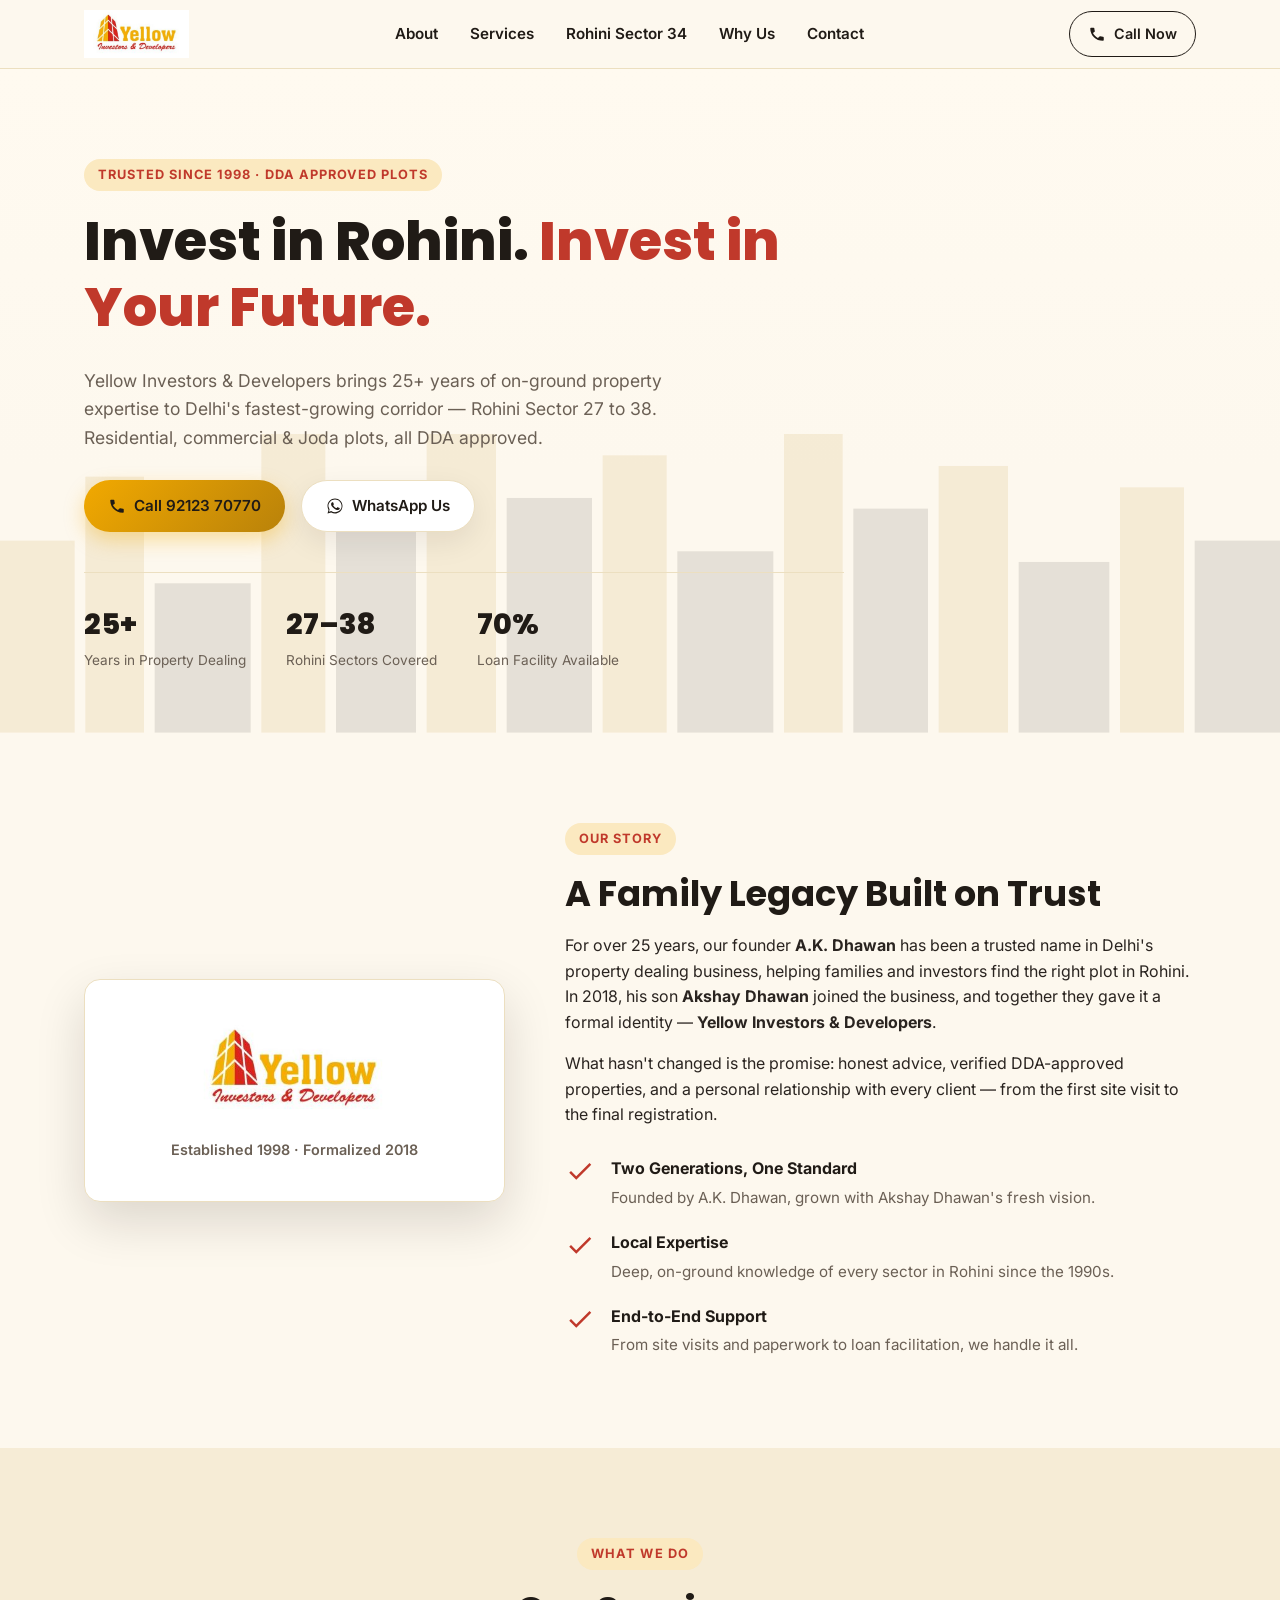
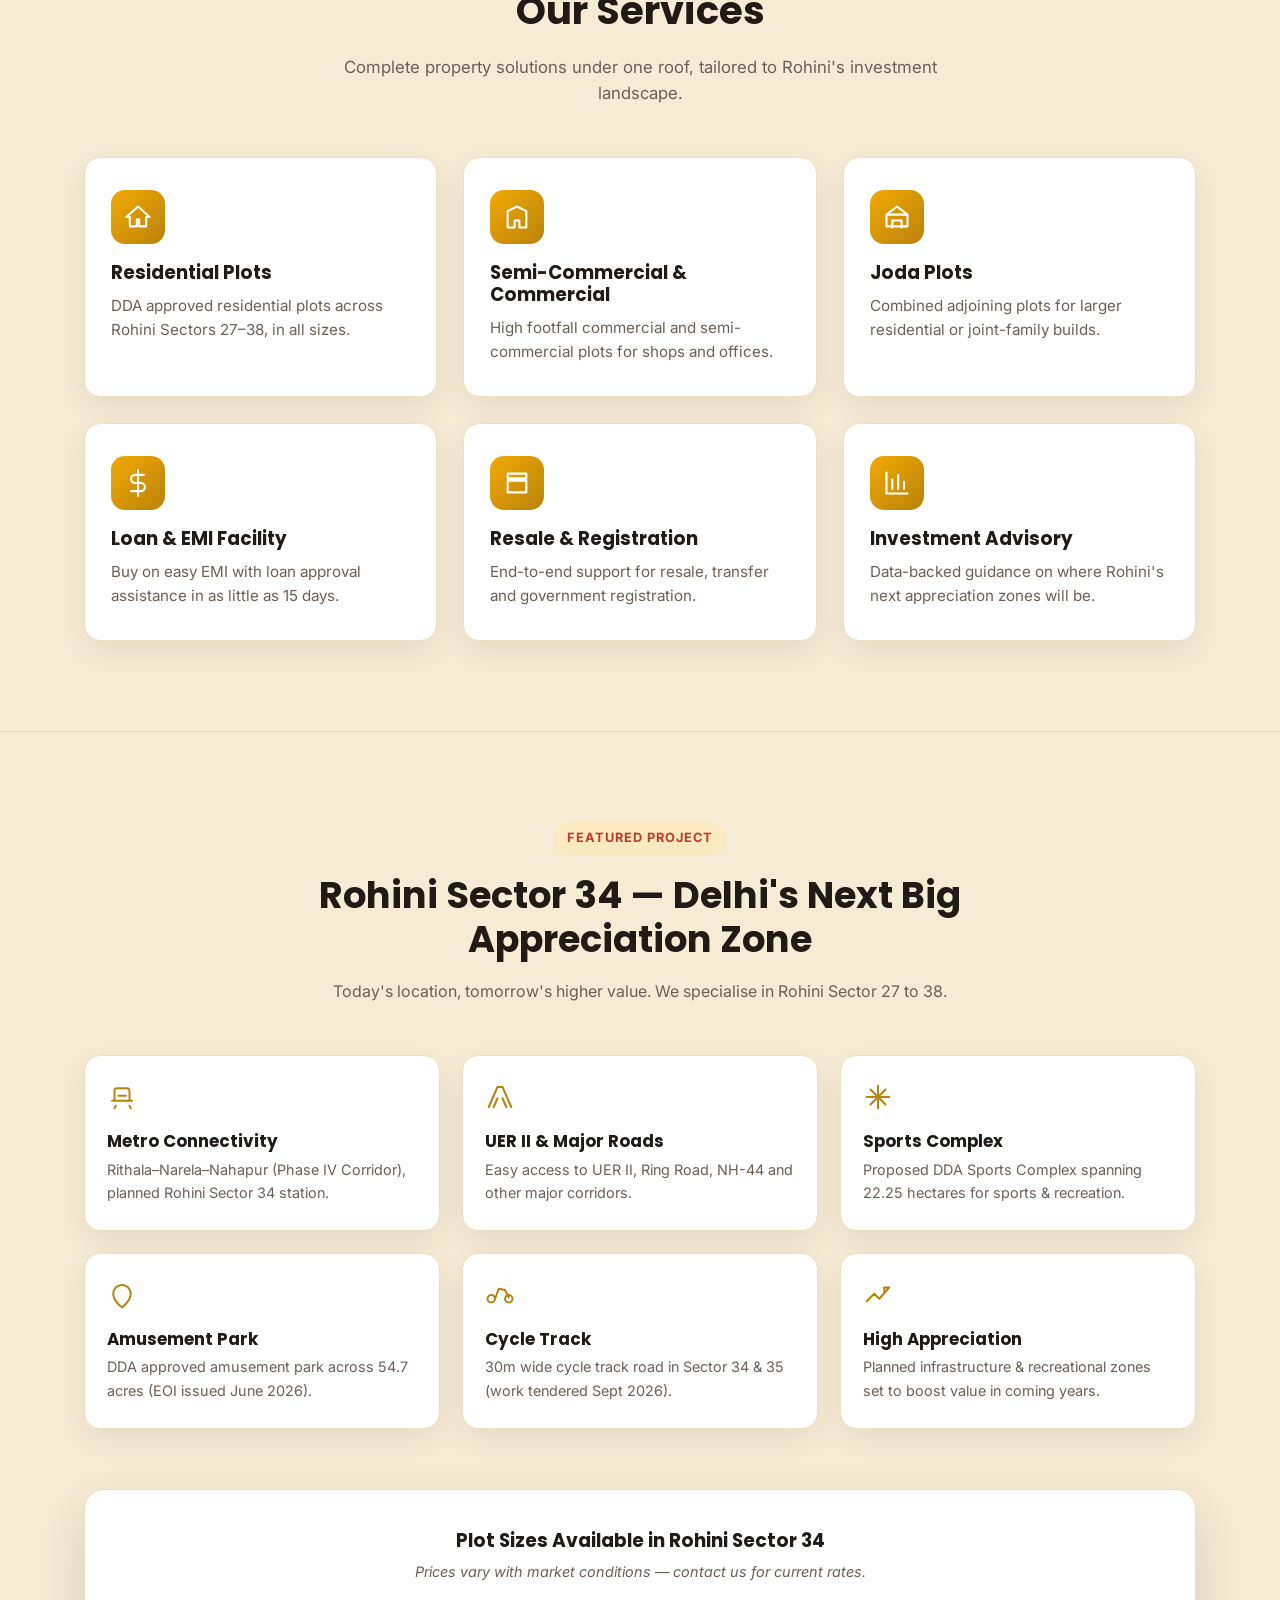
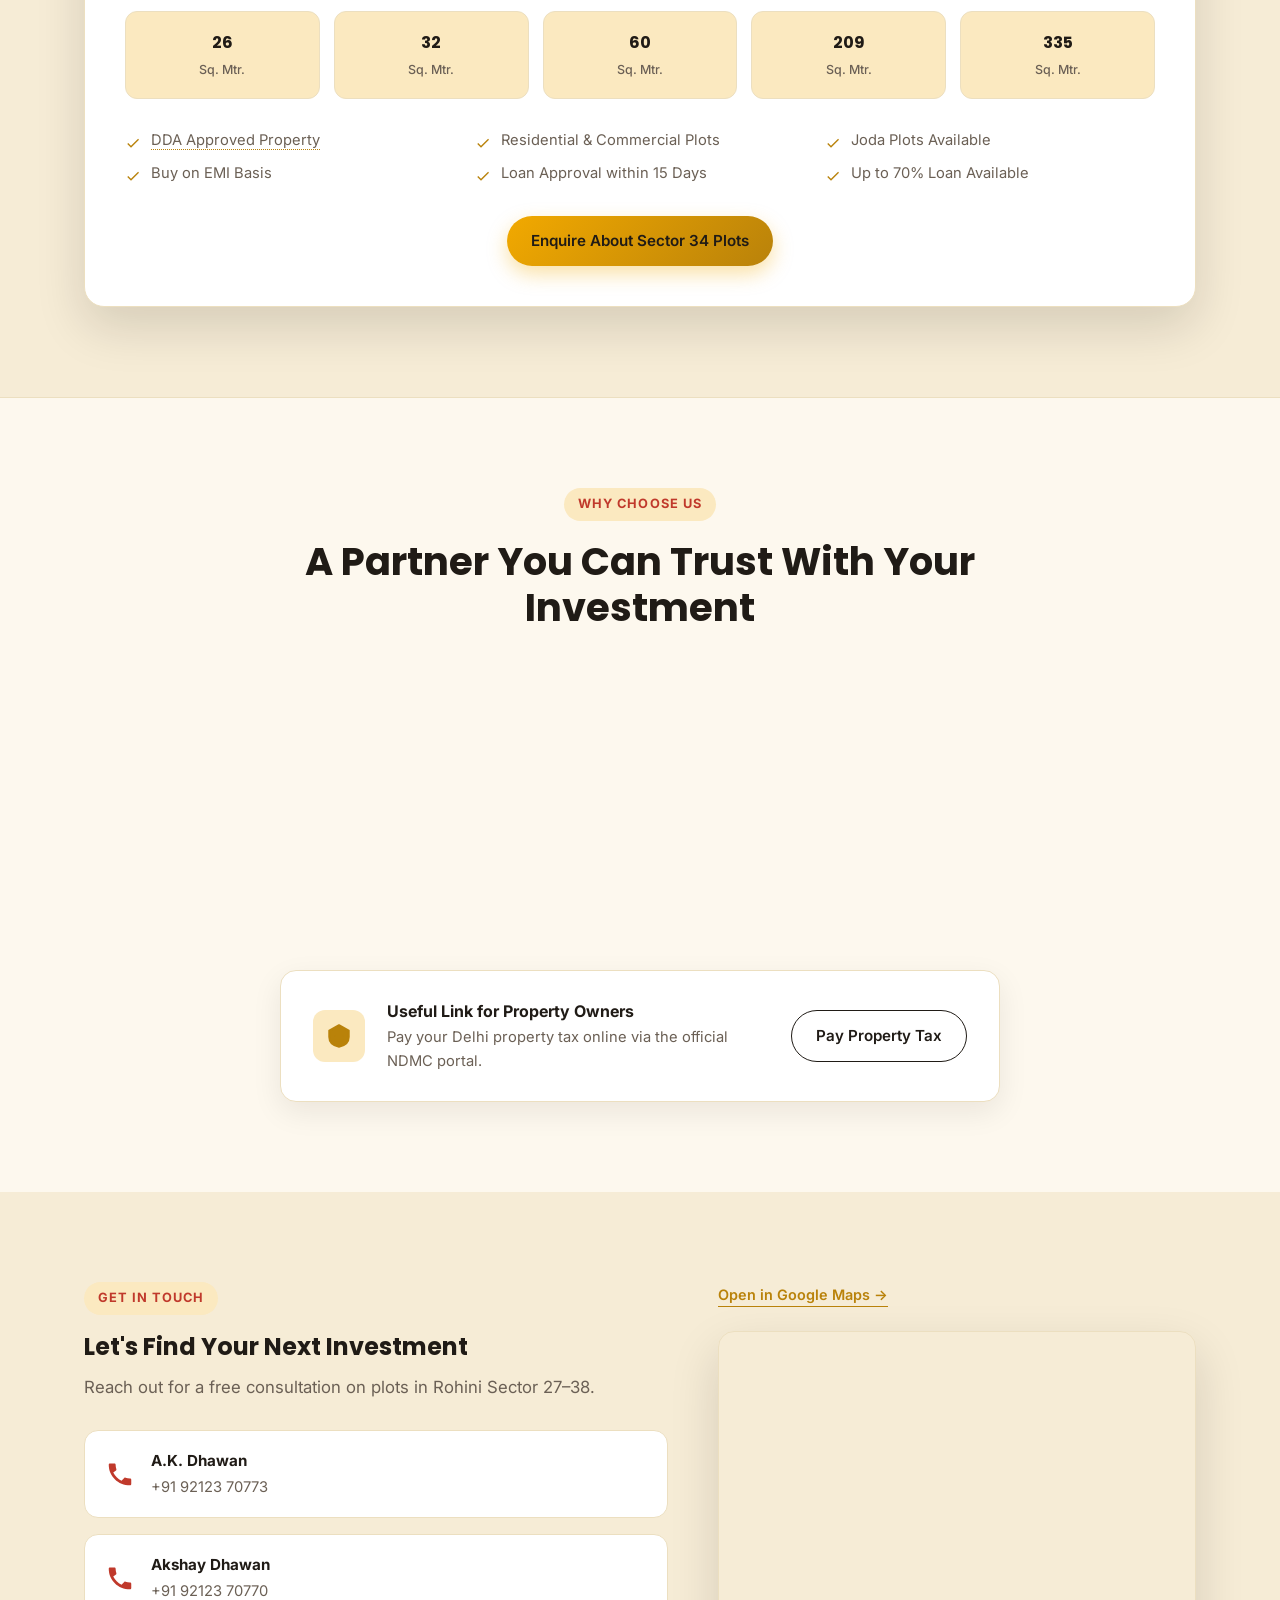
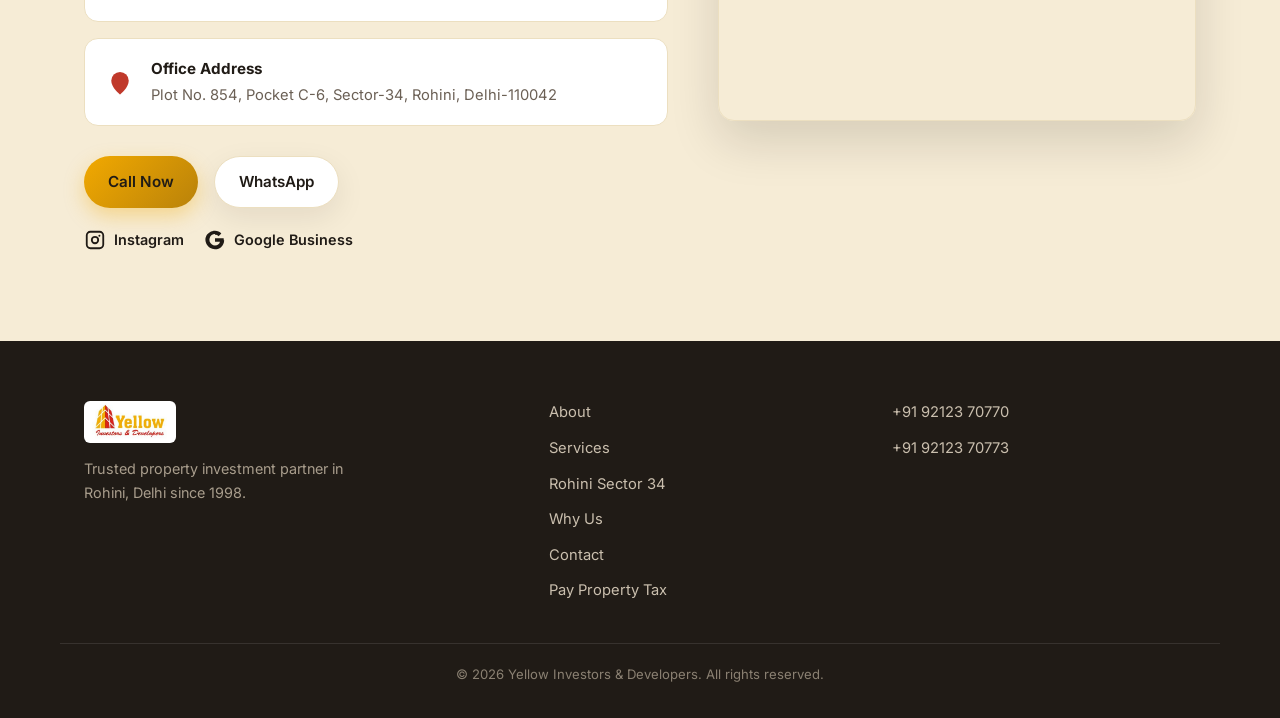
==== index.html @ 3150c242 "initial draft" ====
<!DOCTYPE html>
<html lang="en">
<head>
<meta charset="UTF-8">
<meta name="viewport" content="width=device-width, initial-scale=1.0">
<title>Yellow Investors &amp; Developers | DDA Plots in Rohini, Delhi</title>
<meta name="description" content="Yellow Investors &amp; Developers - 25+ years of trusted property dealing in Rohini, Delhi. Specialists in DDA approved plots, Sector 27 to 38, Rohini.">
<link rel="icon" href="assets/images/logo.jpg" type="image/jpeg">
<link rel="preconnect" href="https://fonts.googleapis.com">
<link rel="preconnect" href="https://fonts.gstatic.com" crossorigin>
<link href="https://fonts.googleapis.com/css2?family=Poppins:wght@500;600;700;800&family=Inter:wght@400;500;600&display=swap" rel="stylesheet">
<link rel="stylesheet" href="css/style.css">
</head>
<body>

<a class="skip-link" href="#main">Skip to content</a>

<header class="site-header" id="site-header">
  <div class="container header-inner">
    <a href="#top" class="brand">
      <img src="assets/images/logo.jpg" alt="Yellow Investors & Developers logo" class="brand-logo">
    </a>

    <nav class="nav" id="nav">
      <ul class="nav-list">
        <li><a href="#about" class="nav-link">About</a></li>
        <li><a href="#services" class="nav-link">Services</a></li>
        <li><a href="#rohini-34" class="nav-link">Rohini Sector 34</a></li>
        <li><a href="#why-us" class="nav-link">Why Us</a></li>
        <li><a href="#contact" class="nav-link">Contact</a></li>
      </ul>
    </nav>

    <div class="header-actions">
      <a href="tel:+919212370770" class="btn btn-ghost header-call">
        <svg viewBox="0 0 24 24" class="icon"><path d="M6.6 10.8c1.4 2.8 3.8 5.1 6.6 6.6l2.2-2.2c.3-.3.7-.4 1-.2 1.1.4 2.3.6 3.6.6.6 0 1 .4 1 1V20c0 .6-.4 1-1 1C10.4 21 3 13.6 3 4.5c0-.6.4-1 1-1h3.5c.6 0 1 .4 1 1 0 1.2.2 2.4.6 3.6.1.4 0 .8-.3 1L6.6 10.8Z"/></svg>
        <span>Call Now</span>
      </a>
      <button class="menu-toggle" id="menu-toggle" aria-label="Toggle navigation menu" aria-expanded="false" aria-controls="nav">
        <span></span><span></span><span></span>
      </button>
    </div>
  </div>
</header>

<main id="main">

  <!-- HERO -->
  <section class="hero" id="top">
    <div class="hero-bg" aria-hidden="true">
      <svg class="skyline" viewBox="0 0 1200 400" preserveAspectRatio="xMidYMax slice">
        <rect x="0" y="220" width="70" height="180" fill="#b9820a"/>
        <rect x="80" y="160" width="55" height="240" fill="#b9820a"/>
        <rect x="145" y="260" width="90" height="140" fill="#201b16"/>
        <rect x="245" y="120" width="60" height="280" fill="#b9820a"/>
        <rect x="315" y="200" width="75" height="200" fill="#201b16"/>
        <rect x="400" y="90" width="65" height="310" fill="#b9820a"/>
        <rect x="475" y="180" width="80" height="220" fill="#201b16"/>
        <rect x="565" y="140" width="60" height="260" fill="#b9820a"/>
        <rect x="635" y="230" width="90" height="170" fill="#201b16"/>
        <rect x="735" y="100" width="55" height="300" fill="#b9820a"/>
        <rect x="800" y="190" width="70" height="210" fill="#201b16"/>
        <rect x="880" y="150" width="65" height="250" fill="#b9820a"/>
        <rect x="955" y="240" width="85" height="160" fill="#201b16"/>
        <rect x="1050" y="170" width="60" height="230" fill="#b9820a"/>
        <rect x="1120" y="220" width="80" height="180" fill="#201b16"/>
      </svg>
    </div>
    <div class="container hero-inner">
      <div class="hero-content">
        <p class="eyebrow">Trusted Since 1998 &middot; DDA Approved Plots</p>
        <h1>Invest in Rohini. <span>Invest in Your Future.</span></h1>
        <p class="hero-sub">Yellow Investors &amp; Developers brings 25+ years of on-ground property expertise to Delhi's fastest-growing corridor &mdash; Rohini Sector 27 to 38. Residential, commercial &amp; Joda plots, all DDA approved.</p>
        <div class="hero-cta">
          <a href="tel:+919212370770" class="btn btn-primary">
            <svg viewBox="0 0 24 24" class="icon"><path d="M6.6 10.8c1.4 2.8 3.8 5.1 6.6 6.6l2.2-2.2c.3-.3.7-.4 1-.2 1.1.4 2.3.6 3.6.6.6 0 1 .4 1 1V20c0 .6-.4 1-1 1C10.4 21 3 13.6 3 4.5c0-.6.4-1 1-1h3.5c.6 0 1 .4 1 1 0 1.2.2 2.4.6 3.6.1.4 0 .8-.3 1L6.6 10.8Z"/></svg>
            Call 92123 70770
          </a>
          <a href="https://wa.me/919212370770?text=Hi%2C%20I%27m%20interested%20in%20Rohini%20Sector%2034%20plots." class="btn btn-whatsapp" target="_blank" rel="noopener">
            <svg viewBox="0 0 24 24" class="icon"><path d="M17.5 14.4c-.3-.1-1.6-.8-1.9-.9-.2-.1-.4-.1-.6.1-.2.3-.7.9-.8 1-.1.2-.3.2-.6.1-.3-.1-1.2-.5-2.3-1.4-.9-.8-1.4-1.7-1.6-2-.1-.2 0-.4.1-.5l.4-.5c.1-.2.2-.3.2-.5.1-.2 0-.4 0-.5-.1-.1-.6-1.5-.8-2-.2-.5-.4-.4-.6-.4h-.5c-.2 0-.5.1-.7.3-.2.3-1 1-1 2.3 0 1.4 1 2.7 1.1 2.9.1.2 2 3.1 4.9 4.3.7.3 1.2.5 1.6.6.7.2 1.3.2 1.8.1.5-.1 1.6-.7 1.9-1.3.2-.6.2-1.1.2-1.3 0-.1-.2-.2-.4-.3Z"/><path d="M12 2C6.5 2 2 6.5 2 12c0 1.9.5 3.6 1.4 5.2L2 22l4.9-1.3c1.5.8 3.3 1.3 5.1 1.3 5.5 0 10-4.5 10-10S17.5 2 12 2Zm0 18.2c-1.7 0-3.3-.5-4.6-1.3l-.3-.2-3.2.9.9-3.1-.2-.3C3.7 14 3.2 12.5 3.2 12 3.2 7.1 7.1 3.2 12 3.2S20.8 7.1 20.8 12 16.9 20.2 12 20.2Z"/></svg>
            WhatsApp Us
          </a>
        </div>
        <div class="hero-stats">
          <div class="stat"><strong>25+</strong><span>Years in Property Dealing</span></div>
          <div class="stat"><strong>27&ndash;38</strong><span>Rohini Sectors Covered</span></div>
          <div class="stat"><strong>70%</strong><span>Loan Facility Available</span></div>
        </div>
      </div>
    </div>
  </section>

  <!-- ABOUT -->
  <section class="section" id="about">
    <div class="container about-grid">
      <div class="about-media" aria-hidden="true">
        <div class="about-card">
          <img src="assets/images/logo.jpg" alt="" class="about-logo">
          <p class="about-est">Established 1998 &middot; Formalized 2018</p>
        </div>
      </div>
      <div class="about-content">
        <p class="eyebrow">Our Story</p>
        <h2>A Family Legacy Built on Trust</h2>
        <p>For over 25 years, our founder <strong>A.K. Dhawan</strong> has been a trusted name in Delhi's property dealing business, helping families and investors find the right plot in Rohini. In 2018, his son <strong>Akshay Dhawan</strong> joined the business, and together they gave it a formal identity &mdash; <strong>Yellow Investors &amp; Developers</strong>.</p>
        <p>What hasn't changed is the promise: honest advice, verified DDA-approved properties, and a personal relationship with every client &mdash; from the first site visit to the final registration.</p>
        <div class="about-points">
          <div class="point">
            <svg viewBox="0 0 24 24" class="icon-lg"><path d="M9 16.2 4.8 12l-1.4 1.4L9 19 21 7l-1.4-1.4z"/></svg>
            <div><strong>Two Generations, One Standard</strong><p>Founded by A.K. Dhawan, grown with Akshay Dhawan's fresh vision.</p></div>
          </div>
          <div class="point">
            <svg viewBox="0 0 24 24" class="icon-lg"><path d="M9 16.2 4.8 12l-1.4 1.4L9 19 21 7l-1.4-1.4z"/></svg>
            <div><strong>Local Expertise</strong><p>Deep, on-ground knowledge of every sector in Rohini since the 1990s.</p></div>
          </div>
          <div class="point">
            <svg viewBox="0 0 24 24" class="icon-lg"><path d="M9 16.2 4.8 12l-1.4 1.4L9 19 21 7l-1.4-1.4z"/></svg>
            <div><strong>End-to-End Support</strong><p>From site visits and paperwork to loan facilitation, we handle it all.</p></div>
          </div>
        </div>
      </div>
    </div>
  </section>

  <!-- SERVICES -->
  <section class="section section-alt" id="services">
    <div class="container">
      <div class="section-head">
        <p class="eyebrow">What We Do</p>
        <h2>Our Services</h2>
        <p class="section-sub">Complete property solutions under one roof, tailored to Rohini's investment landscape.</p>
      </div>
      <div class="services-grid">
        <div class="service-card">
          <div class="service-icon"><svg viewBox="0 0 24 24"><path d="M12 3 2 12h3v8h6v-6h2v6h6v-8h3z"/></svg></div>
          <h3>Residential Plots</h3>
          <p>DDA approved residential plots across Rohini Sectors 27&ndash;38, in all sizes.</p>
        </div>
        <div class="service-card">
          <div class="service-icon"><svg viewBox="0 0 24 24"><path d="M4 21V7l8-4 8 4v14h-6v-6H10v6z"/></svg></div>
          <h3>Semi-Commercial &amp; Commercial</h3>
          <p>High footfall commercial and semi-commercial plots for shops and offices.</p>
        </div>
        <div class="service-card">
          <div class="service-icon"><svg viewBox="0 0 24 24"><path d="M3 10h18M3 10v10h18V10M3 10 12 3l9 7M8 21v-6h8v6"/></svg></div>
          <h3>Joda Plots</h3>
          <p>Combined adjoining plots for larger residential or joint-family builds.</p>
        </div>
        <div class="service-card">
          <div class="service-icon"><svg viewBox="0 0 24 24"><path d="M12 1v22M17 5H9.5a3.5 3.5 0 0 0 0 7h5a3.5 3.5 0 0 1 0 7H6"/></svg></div>
          <h3>Loan &amp; EMI Facility</h3>
          <p>Buy on easy EMI with loan approval assistance in as little as 15 days.</p>
        </div>
        <div class="service-card">
          <div class="service-icon"><svg viewBox="0 0 24 24"><path d="M4 4h16v4H4zM4 10h16v10H4z"/></svg></div>
          <h3>Resale &amp; Registration</h3>
          <p>End-to-end support for resale, transfer and government registration.</p>
        </div>
        <div class="service-card">
          <div class="service-icon"><svg viewBox="0 0 24 24"><path d="M3 3v18h18M8 17V9M13 17V5M18 17v-6"/></svg></div>
          <h3>Investment Advisory</h3>
          <p>Data-backed guidance on where Rohini's next appreciation zones will be.</p>
        </div>
      </div>
    </div>
  </section>

  <!-- ROHINI SECTOR 34 SPOTLIGHT -->
  <section class="spotlight" id="rohini-34">
    <div class="container">
      <div class="spotlight-head">
        <p class="eyebrow">Featured Project</p>
        <h2>Rohini Sector 34 &mdash; Delhi's Next Big Appreciation Zone</h2>
        <p class="spotlight-sub">Today's location, tomorrow's higher value. We specialise in Rohini Sector 27 to 38.</p>
      </div>

      <div class="benefits-grid">
        <div class="benefit"><svg viewBox="0 0 24 24"><path d="M4 15h16M6 15V7a2 2 0 0 1 2-2h8a2 2 0 0 1 2 2v8M7 19l-1 2M18 19l1 2M9 11h6"/></svg><h4>Metro Connectivity</h4><p>Rithala&ndash;Narela&ndash;Nahapur (Phase IV Corridor), planned Rohini Sector 34 station.</p></div>
        <div class="benefit"><svg viewBox="0 0 24 24"><path d="M3 20 10 4h4l7 16M7 20l3-7M17 20l-3-7"/></svg><h4>UER II &amp; Major Roads</h4><p>Easy access to UER II, Ring Road, NH-44 and other major corridors.</p></div>
        <div class="benefit"><svg viewBox="0 0 24 24"><path d="M12 3v18M3 12h18M6 6l12 12M18 6 6 18"/></svg><h4>Sports Complex</h4><p>Proposed DDA Sports Complex spanning 22.25 hectares for sports &amp; recreation.</p></div>
        <div class="benefit"><svg viewBox="0 0 24 24"><path d="M12 22s7-5.4 7-11a7 7 0 0 0-14 0c0 5.6 7 11 7 11Z"/></svg><h4>Amusement Park</h4><p>DDA approved amusement park across 54.7 acres (EOI issued June 2026).</p></div>
        <div class="benefit"><svg viewBox="0 0 24 24"><path d="M5 18a3 3 0 1 0 0-6 3 3 0 0 0 0 6ZM19 18a3 3 0 1 0 0-6 3 3 0 0 0 0 6ZM8 15l3-8 5 1 3 6"/></svg><h4>Cycle Track</h4><p>30m wide cycle track road in Sector 34 &amp; 35 (work tendered Sept 2026).</p></div>
        <div class="benefit"><svg viewBox="0 0 24 24"><path d="M3 17 9 11l4 4 8-9M21 6h-4v4"/></svg><h4>High Appreciation</h4><p>Planned infrastructure &amp; recreational zones set to boost value in coming years.</p></div>
      </div>

      <div class="price-table-wrap">
        <h3 class="price-title">Plot Sizes Available in Rohini Sector 34</h3>
        <p class="price-note">Prices vary with market conditions &mdash; contact us for current rates.</p>
        <div class="size-grid">
          <div class="size-chip">26<span>Sq. Mtr.</span></div>
          <div class="size-chip">32<span>Sq. Mtr.</span></div>
          <div class="size-chip">60<span>Sq. Mtr.</span></div>
          <div class="size-chip">209<span>Sq. Mtr.</span></div>
          <div class="size-chip">335<span>Sq. Mtr.</span></div>
        </div>
        <ul class="price-features">
          <li><a href="https://dda.gov.in/" target="_blank" rel="noopener">DDA Approved Property</a></li>
          <li>Residential &amp; Commercial Plots</li>
          <li>Joda Plots Available</li>
          <li>Buy on EMI Basis</li>
          <li>Loan Approval within 15 Days</li>
          <li>Up to 70% Loan Available</li>
        </ul>
        <a href="https://wa.me/919212370770?text=Hi%2C%20please%20share%20details%20on%20Rohini%20Sector%2034%20plots." class="btn btn-primary" target="_blank" rel="noopener">Enquire About Sector 34 Plots</a>
      </div>
    </div>
  </section>

  <!-- WHY CHOOSE US -->
  <section class="section section-tight-bottom" id="why-us">
    <div class="container">
      <div class="section-head">
        <p class="eyebrow">Why Choose Us</p>
        <h2>A Partner You Can Trust With Your Investment</h2>
      </div>
      <div class="why-grid">
        <div class="why-card"><span class="why-num">25+</span><h3>Years of Experience</h3><p>Two generations of hands-on property expertise in Rohini.</p></div>
        <div class="why-card"><span class="why-num">100%</span><h3><a href="https://dda.gov.in/" target="_blank" rel="noopener">DDA Approved</a></h3><p>Every plot we deal in is verified and DDA approved for peace of mind.</p></div>
        <div class="why-card"><span class="why-num">15 Days</span><h3>Fast Loan Approval</h3><p>We help you get financing sorted quickly with trusted loan partners.</p></div>
        <div class="why-card"><span class="why-num">24&times;7</span><h3>Client Support</h3><p>Direct access to A.K. Dhawan &amp; Akshay Dhawan &mdash; always reachable.</p></div>
      </div>
    </div>
  </section>

  <!-- USEFUL LINKS -->
  <section class="section section-tight" id="resources">
    <div class="container">
      <div class="resources-card">
        <div class="resources-icon">
          <svg viewBox="0 0 24 24" fill="none" stroke="currentColor" stroke-width="1.8" stroke-linecap="round" stroke-linejoin="round"><path d="M12 2 3 7v6c0 5 4 8 9 9 5-1 9-4 9-9V7l-9-5Z"/><path d="M9 12h6M9 16h6"/></svg>
        </div>
        <div class="resources-text">
          <strong>Useful Link for Property Owners</strong>
          <p>Pay your Delhi property tax online via the official NDMC portal.</p>
        </div>
        <a href="https://online.ndmc.gov.in/ptis_dues/" class="btn btn-ghost" target="_blank" rel="noopener">Pay Property Tax</a>
      </div>
    </div>
  </section>

  <!-- CONTACT -->
  <section class="section section-alt" id="contact">
    <div class="container contact-grid">
      <div class="contact-info">
        <p class="eyebrow">Get In Touch</p>
        <h2>Let's Find Your Next Investment</h2>
        <p class="section-sub">Reach out for a free consultation on plots in Rohini Sector 27&ndash;38.</p>

        <div class="contact-cards">
          <div class="contact-card">
            <svg viewBox="0 0 24 24" class="icon-lg"><path d="M6.6 10.8c1.4 2.8 3.8 5.1 6.6 6.6l2.2-2.2c.3-.3.7-.4 1-.2 1.1.4 2.3.6 3.6.6.6 0 1 .4 1 1V20c0 .6-.4 1-1 1C10.4 21 3 13.6 3 4.5c0-.6.4-1 1-1h3.5c.6 0 1 .4 1 1 0 1.2.2 2.4.6 3.6.1.4 0 .8-.3 1L6.6 10.8Z"/></svg>
            <div>
              <strong>A.K. Dhawan</strong>
              <a href="tel:+919212370773">+91 92123 70773</a>
            </div>
          </div>
          <div class="contact-card">
            <svg viewBox="0 0 24 24" class="icon-lg"><path d="M6.6 10.8c1.4 2.8 3.8 5.1 6.6 6.6l2.2-2.2c.3-.3.7-.4 1-.2 1.1.4 2.3.6 3.6.6.6 0 1 .4 1 1V20c0 .6-.4 1-1 1C10.4 21 3 13.6 3 4.5c0-.6.4-1 1-1h3.5c.6 0 1 .4 1 1 0 1.2.2 2.4.6 3.6.1.4 0 .8-.3 1L6.6 10.8Z"/></svg>
            <div>
              <strong>Akshay Dhawan</strong>
              <a href="tel:+919212370770">+91 92123 70770</a>
            </div>
          </div>
          <div class="contact-card">
            <svg viewBox="0 0 24 24" class="icon-lg"><path d="M12 22s7-5.4 7-11a7 7 0 0 0-14 0c0 5.6 7 11 7 11Z"/><circle cx="12" cy="11" r="2.5"/></svg>
            <div>
              <strong>Office Address</strong>
              <span>Plot No. 854, Pocket C-6, Sector-34, Rohini, Delhi-110042</span>
            </div>
          </div>
        </div>

        <div class="contact-buttons">
          <a href="tel:+919212370770" class="btn btn-primary">Call Now</a>
          <a href="https://wa.me/919212370770" class="btn btn-whatsapp" target="_blank" rel="noopener">WhatsApp</a>
        </div>

        <div class="social-links">
          <a href="https://www.instagram.com/yellowinvestorsdevelopers8" target="_blank" rel="noopener" aria-label="Instagram">
            <svg viewBox="0 0 24 24"><path d="M7 2h10a5 5 0 0 1 5 5v10a5 5 0 0 1-5 5H7a5 5 0 0 1-5-5V7a5 5 0 0 1 5-5Zm0 2a3 3 0 0 0-3 3v10a3 3 0 0 0 3 3h10a3 3 0 0 0 3-3V7a3 3 0 0 0-3-3H7Zm5 3.5A4.5 4.5 0 1 1 7.5 12 4.5 4.5 0 0 1 12 7.5Zm0 2A2.5 2.5 0 1 0 14.5 12 2.5 2.5 0 0 0 12 9.5Zm4.8-3.3a1.1 1.1 0 1 1-1.1 1.1 1.1 1.1 0 0 1 1.1-1.1Z"/></svg>
            <span>Instagram</span>
          </a>
          <a href="https://share.google/bRYcxVKXbarBfkzGh" target="_blank" rel="noopener" aria-label="Google Business Profile">
            <svg viewBox="0 0 24 24"><path d="M21.6 12.2c0-.7-.1-1.4-.2-2H12v3.8h5.4c-.2 1.3-1 2.4-2.1 3.1v2.6h3.4c2-1.8 3.3-4.5 3.3-7.5Z"/><path d="M12 22c2.8 0 5.2-.9 6.9-2.5l-3.4-2.6c-.9.6-2.1 1-3.5 1-2.7 0-5-1.8-5.8-4.3H2.7v2.7C4.4 19.5 7.9 22 12 22Z"/><path d="M6.2 13.6a6 6 0 0 1 0-3.8V7.1H2.7a10 10 0 0 0 0 9.1l3.5-2.6Z"/><path d="M12 6.4c1.5 0 2.9.5 3.9 1.5l3-3C17.2 3.2 14.8 2 12 2 7.9 2 4.4 4.5 2.7 7.1l3.5 2.7c.8-2.5 3.1-4.3 5.8-4.3Z"/></svg>
            <span>Google Business</span>
          </a>
        </div>
      </div>

      <div>
        <a href="https://maps.app.goo.gl/qM7DwbWY7QrXjM2v5" class="map-link" target="_blank" rel="noopener">Open in Google Maps &rarr;</a>
        <div class="contact-map">
          <iframe
            title="Yellow Investors & Developers office location map"
            src="https://www.google.com/maps?q=Yellow+Investors+%26+Developers@28.7106043,77.1090666&z=16&output=embed"
            loading="lazy"
            referrerpolicy="no-referrer-when-downgrade">
          </iframe>
        </div>
      </div>
    </div>
  </section>

</main>

<footer class="site-footer">
  <div class="container footer-inner">
    <div class="footer-brand">
      <img src="assets/images/logo.jpg" alt="Yellow Investors & Developers" class="footer-logo">
      <p>Trusted property investment partner in Rohini, Delhi since 1998.</p>
    </div>
    <div class="footer-links">
      <a href="#about">About</a>
      <a href="#services">Services</a>
      <a href="#rohini-34">Rohini Sector 34</a>
      <a href="#why-us">Why Us</a>
      <a href="#contact">Contact</a>
      <a href="https://online.ndmc.gov.in/ptis_dues/" target="_blank" rel="noopener">Pay Property Tax</a>
    </div>
    <div class="footer-contact">
      <a href="tel:+919212370770">+91 92123 70770</a>
      <a href="tel:+919212370773">+91 92123 70773</a>
    </div>
  </div>
  <div class="footer-bottom">
    <p>&copy; <span id="year"></span> Yellow Investors &amp; Developers. All rights reserved.</p>
  </div>
</footer>

<a href="#top" class="back-to-top" id="back-to-top" aria-label="Back to top">
  <svg viewBox="0 0 24 24"><path d="M12 5 5 12l1.4 1.4L11 8.8V19h2V8.8l4.6 4.6L19 12z"/></svg>
</a>

<script src="js/script.js"></script>
</body>
</html>
---- css/style.css ----
/* ===== Design Tokens ===== */
:root {
  --gold: #f2a900;
  --gold-light: #fbe9c0;
  --gold-dark: #b9820a;
  --red: #c0392b;
  --red-dark: #9c2e20;
  --ink: #2a2420;
  --ink-dark: #201b16;
  --ink-soft: #6b6055;
  --cream: #fdf8ee;
  --cream-alt: #f6ecd6;
  --border: #ecdfc0;
  --radius: 16px;
  --shadow: 0 10px 30px rgba(20, 15, 5, 0.08);
  --shadow-lg: 0 20px 50px rgba(20, 15, 5, 0.14);
  --container: 1160px;
  --font-head: "Poppins", sans-serif;
  --font-body: "Inter", sans-serif;
}

* { box-sizing: border-box; }
html { scroll-behavior: smooth; }
body {
  margin: 0;
  font-family: var(--font-body);
  color: var(--ink);
  background: var(--cream);
  line-height: 1.6;
  -webkit-font-smoothing: antialiased;
}
h1, h2, h3, h4 { font-family: var(--font-head); margin: 0 0 .5em; color: var(--ink-dark); line-height: 1.2; }
p { margin: 0 0 1em; }
a { color: inherit; text-decoration: none; }
img { max-width: 100%; display: block; }
ul { list-style: none; margin: 0; padding: 0; }
svg { fill: currentColor; }

.container {
  max-width: var(--container);
  margin: 0 auto;
  padding: 0 24px;
}

.skip-link {
  position: absolute;
  left: -999px;
  top: 0;
  background: var(--ink-dark);
  color: #fff;
  padding: 10px 16px;
  z-index: 200;
}
.skip-link:focus { left: 10px; top: 10px; }

.icon { width: 18px; height: 18px; }
.icon-lg { width: 30px; height: 30px; flex-shrink: 0; color: var(--red); }

/* ===== Buttons ===== */
.btn {
  display: inline-flex;
  align-items: center;
  gap: 8px;
  padding: 13px 24px;
  border-radius: 999px;
  font-weight: 600;
  font-size: .95rem;
  transition: transform .15s ease, box-shadow .15s ease, background .15s ease;
  white-space: nowrap;
}
.btn:hover { transform: translateY(-2px); }
.btn-primary { background: linear-gradient(135deg, var(--gold), var(--gold-dark)); color: var(--ink-dark); box-shadow: 0 8px 20px rgba(242, 169, 0, .35); }
.btn-primary:hover { box-shadow: 0 12px 26px rgba(242, 169, 0, .45); }
.btn-whatsapp { background: #fff; color: var(--ink-dark); border: 1.5px solid var(--border); box-shadow: var(--shadow); }
.btn-whatsapp:hover { border-color: var(--gold); box-shadow: var(--shadow-lg); }
.btn-ghost { background: transparent; border: 1.5px solid var(--ink-dark); color: var(--ink-dark); }
.btn-ghost:hover { background: var(--ink-dark); color: #fff; }

/* ===== Header ===== */
.site-header {
  position: sticky;
  top: 0;
  z-index: 100;
  background: rgba(253, 248, 238, .92);
  backdrop-filter: blur(8px);
  border-bottom: 1px solid var(--border);
  transition: box-shadow .2s ease;
}
.site-header.scrolled { box-shadow: 0 4px 20px rgba(0,0,0,.06); }
.header-inner {
  display: flex;
  align-items: center;
  justify-content: space-between;
  padding-top: 10px;
  padding-bottom: 10px;
}
.brand-logo { height: 48px; width: auto; }
.nav-list {
  display: flex;
  gap: 32px;
}
.nav-link {
  font-weight: 600;
  font-size: .95rem;
  color: var(--ink-dark);
  position: relative;
  padding: 6px 0;
}
.nav-link::after {
  content: "";
  position: absolute;
  left: 0; bottom: 0;
  width: 0; height: 2px;
  background: var(--gold);
  transition: width .2s ease;
}
.nav-link:hover::after, .nav-link.active::after { width: 100%; }
.header-actions { display: flex; align-items: center; gap: 14px; }
.header-call { padding: 10px 18px; font-size: .9rem; }
.menu-toggle {
  display: none;
  flex-direction: column;
  justify-content: center;
  gap: 5px;
  width: 40px; height: 40px;
  background: none; border: none; cursor: pointer;
}
.menu-toggle span { display: block; height: 2.5px; background: var(--ink-dark); border-radius: 2px; transition: transform .2s ease, opacity .2s ease; }

/* ===== Hero ===== */
.hero {
  position: relative;
  overflow: hidden;
  padding: 90px 0 60px;
  background: linear-gradient(180deg, #fffaf0 0%, var(--cream) 60%);
}
.hero-bg { position: absolute; inset: auto 0 0 0; height: 45%; opacity: .10; pointer-events: none; }
.skyline { width: 100%; height: 100%; }
.hero-inner { position: relative; z-index: 1; }
.hero-content { max-width: 760px; }
.eyebrow {
  display: inline-block;
  font-weight: 700;
  font-size: .8rem;
  letter-spacing: .08em;
  text-transform: uppercase;
  color: var(--red);
  background: var(--gold-light);
  padding: 6px 14px;
  border-radius: 999px;
  margin-bottom: 18px;
}
.hero h1 {
  font-size: clamp(2.1rem, 5vw, 3.4rem);
  font-weight: 800;
}
.hero h1 span { color: var(--red); }
.hero-sub {
  font-size: 1.1rem;
  color: var(--ink-soft);
  max-width: 620px;
}
.hero-cta { display: flex; flex-wrap: wrap; gap: 16px; margin: 28px 0 40px; }
.hero-stats {
  display: flex;
  gap: 40px;
  flex-wrap: wrap;
  border-top: 1px solid var(--border);
  padding-top: 28px;
}
.stat strong { display: block; font-family: var(--font-head); font-size: 1.8rem; color: var(--ink-dark); font-weight: 800; }
.stat span { font-size: .85rem; color: var(--ink-soft); }

/* ===== Section base ===== */
.section { padding: 90px 0; }
.section-alt { background: var(--cream-alt); }
.section-tight-bottom { padding-bottom: 30px; }
.section-tight { padding-top: 30px; }
.section-head { max-width: 680px; margin: 0 auto 50px; text-align: center; }
.section-head h2 { font-size: clamp(1.7rem, 3.5vw, 2.4rem); }
.section-sub { color: var(--ink-soft); font-size: 1.05rem; }

/* ===== About ===== */
.about-grid { display: grid; grid-template-columns: .8fr 1.2fr; gap: 60px; align-items: center; }
.about-card {
  background: #fff;
  border-radius: var(--radius);
  box-shadow: var(--shadow-lg);
  padding: 40px 30px;
  text-align: center;
  border: 1px solid var(--border);
}
.about-logo { margin: 0 auto 18px; max-width: 220px; }
.about-est { font-weight: 600; color: var(--ink-soft); font-size: .9rem; margin: 0; }
.about-content h2 { font-size: clamp(1.6rem, 3vw, 2.2rem); }
.about-points { display: grid; gap: 20px; margin-top: 28px; }
.point { display: flex; gap: 16px; align-items: flex-start; }
.point strong { display: block; color: var(--ink-dark); margin-bottom: 4px; }
.point p { margin: 0; color: var(--ink-soft); font-size: .95rem; }

/* ===== Services ===== */
.services-grid {
  display: grid;
  grid-template-columns: repeat(3, 1fr);
  gap: 26px;
}
.service-card {
  background: #fff;
  border: 1px solid var(--border);
  border-radius: var(--radius);
  padding: 32px 26px;
  box-shadow: var(--shadow);
  transition: transform .2s ease, box-shadow .2s ease;
}
.service-card:hover { transform: translateY(-6px); box-shadow: var(--shadow-lg); }
.service-icon {
  width: 54px; height: 54px;
  border-radius: 14px;
  background: linear-gradient(135deg, var(--gold), var(--gold-dark));
  display: flex; align-items: center; justify-content: center;
  margin-bottom: 18px;
}
.service-icon svg { width: 28px; height: 28px; fill: none; stroke: #fff; stroke-width: 1.8; stroke-linecap: round; stroke-linejoin: round; }
.service-card h3 { font-size: 1.15rem; }
.service-card p { color: var(--ink-soft); font-size: .95rem; margin: 0; }

/* ===== Spotlight (Rohini Sector 34) ===== */
.spotlight {
  background: var(--cream-alt);
  border-top: 1px solid var(--border);
  border-bottom: 1px solid var(--border);
  padding: 90px 0;
}
.spotlight-head { max-width: 720px; margin: 0 auto 50px; text-align: center; }
.spotlight-head h2 { font-size: clamp(1.7rem, 3.5vw, 2.3rem); }
.spotlight-sub { color: var(--ink-soft); }

.benefits-grid {
  display: grid;
  grid-template-columns: repeat(3, 1fr);
  gap: 22px;
  margin-bottom: 60px;
}
.benefit {
  background: #fff;
  border: 1px solid var(--border);
  border-radius: var(--radius);
  padding: 26px 22px;
  box-shadow: var(--shadow);
}
.benefit svg { width: 30px; height: 30px; fill: none; stroke: var(--gold-dark); stroke-width: 1.6; stroke-linecap: round; stroke-linejoin: round; margin-bottom: 12px; }
.benefit h4 { color: var(--ink-dark); font-size: 1.05rem; margin-bottom: 6px; }
.benefit p { color: var(--ink-soft); font-size: .9rem; margin: 0; }

.price-table-wrap {
  background: #fff;
  color: var(--ink);
  border-radius: 20px;
  padding: 40px;
  box-shadow: var(--shadow-lg);
  border: 1px solid var(--border);
}
.price-title { text-align: center; margin-bottom: 8px; color: var(--ink-dark); }
.price-note { text-align: center; color: var(--ink-soft); font-size: .9rem; font-style: italic; margin-bottom: 28px; }
.size-grid {
  display: grid;
  grid-template-columns: repeat(5, 1fr);
  gap: 14px;
  margin-bottom: 30px;
}
.size-chip {
  text-align: center;
  background: var(--gold-light);
  border: 1px solid var(--border);
  border-radius: 12px;
  padding: 18px 10px;
  font-family: var(--font-head);
  font-weight: 700;
  color: var(--ink-dark);
}
.size-chip span { display: block; font-family: var(--font-body); font-weight: 500; font-size: .78rem; color: var(--ink-soft); margin-top: 4px; }
.price-features {
  display: grid;
  grid-template-columns: repeat(3, 1fr);
  gap: 10px 20px;
  margin-bottom: 30px;
}
.price-features li { position: relative; padding-left: 26px; font-size: .92rem; color: var(--ink-soft); }
.price-features li a, .why-card h3 a { color: inherit; border-bottom: 1px dotted var(--gold-dark); }
.price-features li a:hover, .why-card h3 a:hover { color: var(--gold-dark); }
.price-features li::before {
  content: "";
  position: absolute; left: 0; top: 6px;
  width: 16px; height: 16px;
  background: var(--gold-dark);
  mask: url("data:image/svg+xml,%3Csvg xmlns='http://www.w3.org/2000/svg' viewBox='0 0 24 24'%3E%3Cpath d='M9 16.2 4.8 12l-1.4 1.4L9 19 21 7l-1.4-1.4z'/%3E%3C/svg%3E") no-repeat center / contain;
}
.price-table-wrap .btn { display: flex; width: fit-content; margin: 0 auto; }

/* ===== Why Us ===== */
.why-grid {
  display: grid;
  grid-template-columns: repeat(4, 1fr);
  gap: 24px;
}
.why-card {
  text-align: center;
  background: #fff;
  border: 1px solid var(--border);
  border-radius: var(--radius);
  padding: 34px 20px;
  box-shadow: var(--shadow);
}
.why-num {
  display: block;
  font-family: var(--font-head);
  font-weight: 800;
  font-size: 2rem;
  color: var(--gold-dark);
  margin-bottom: 10px;
}
.why-card h3 { font-size: 1.05rem; }
.why-card p { color: var(--ink-soft); font-size: .9rem; margin: 0; }

/* ===== Useful Links ===== */
.resources-card {
  display: flex;
  align-items: center;
  gap: 22px;
  background: #fff;
  border: 1px solid var(--border);
  border-radius: var(--radius);
  padding: 28px 32px;
  box-shadow: var(--shadow);
  max-width: 720px;
  margin: 0 auto;
}
.resources-icon {
  width: 52px; height: 52px;
  border-radius: 12px;
  background: var(--gold-light);
  color: var(--gold-dark);
  display: flex; align-items: center; justify-content: center;
  flex-shrink: 0;
}
.resources-icon svg { width: 26px; height: 26px; }
.resources-text { flex: 1; }
.resources-text strong { display: block; color: var(--ink-dark); margin-bottom: 2px; }
.resources-text p { margin: 0; color: var(--ink-soft); font-size: .92rem; }
.resources-card .btn { flex-shrink: 0; }

/* ===== Contact ===== */
.contact-grid {
  display: grid;
  grid-template-columns: 1.1fr .9fr;
  gap: 50px;
  align-items: start;
}
.contact-cards { display: grid; gap: 16px; margin: 30px 0; }
.contact-card {
  display: flex;
  align-items: center;
  gap: 16px;
  background: #fff;
  border: 1px solid var(--border);
  border-radius: 14px;
  padding: 18px 20px;
}
.contact-card strong { display: block; color: var(--ink-dark); font-size: .95rem; }
.contact-card a, .contact-card span { color: var(--ink-soft); font-size: .92rem; }
.contact-card a:hover { color: var(--red); }
.contact-buttons { display: flex; gap: 16px; flex-wrap: wrap; margin-bottom: 20px; }
.map-link { display: inline-block; margin-bottom: 24px; font-size: .9rem; font-weight: 600; color: var(--gold-dark); border-bottom: 1px solid var(--gold-dark); }
.social-links { display: flex; gap: 20px; }
.social-links a {
  display: flex;
  align-items: center;
  gap: 8px;
  font-weight: 600;
  font-size: .9rem;
  color: var(--ink-dark);
}
.social-links svg { width: 22px; height: 22px; }
.social-links a:hover { color: var(--red); }
.contact-map {
  border-radius: var(--radius);
  overflow: hidden;
  box-shadow: var(--shadow-lg);
  min-height: 380px;
  border: 1px solid var(--border);
}
.contact-map iframe { width: 100%; height: 100%; min-height: 380px; border: 0; }

/* ===== Footer ===== */
.site-footer { background: var(--ink-dark); color: #cabfae; padding: 60px 0 0; }
.footer-inner {
  display: grid;
  grid-template-columns: 1.4fr 1fr 1fr;
  gap: 40px;
  padding-bottom: 40px;
  border-bottom: 1px solid rgba(255,255,255,.1);
}
.footer-logo { height: 42px; margin-bottom: 14px; border-radius: 6px; }
.footer-brand p { color: #a89d8c; font-size: .9rem; max-width: 280px; }
.footer-links, .footer-contact { display: flex; flex-direction: column; gap: 12px; }
.footer-links a, .footer-contact a { color: #cabfae; font-size: .92rem; }
.footer-links a:hover, .footer-contact a:hover { color: var(--gold); }
.footer-bottom { text-align: center; padding: 20px 0; font-size: .82rem; color: #8a8072; }

/* ===== Back to top ===== */
.back-to-top {
  position: fixed;
  right: 24px; bottom: 24px;
  width: 48px; height: 48px;
  border-radius: 50%;
  background: var(--ink-dark);
  color: var(--gold);
  display: flex; align-items: center; justify-content: center;
  box-shadow: var(--shadow-lg);
  opacity: 0; visibility: hidden;
  transform: translateY(10px);
  transition: opacity .2s ease, transform .2s ease, visibility .2s ease;
  z-index: 90;
}
.back-to-top.visible { opacity: 1; visibility: visible; transform: translateY(0); }
.back-to-top svg { width: 22px; height: 22px; }

/* ===== Scroll reveal ===== */
.reveal { opacity: 0; transform: translateY(24px); transition: opacity .6s ease, transform .6s ease; }
.reveal.in-view { opacity: 1; transform: translateY(0); }

/* ===== Responsive ===== */
@media (max-width: 980px) {
  .about-grid { grid-template-columns: 1fr; }
  .about-media { order: 2; max-width: 340px; margin: 0 auto; }
  .services-grid { grid-template-columns: repeat(2, 1fr); }
  .benefits-grid { grid-template-columns: repeat(2, 1fr); }
  .why-grid { grid-template-columns: repeat(2, 1fr); }
  .contact-grid { grid-template-columns: 1fr; }
  .contact-map { min-height: 320px; }
  .footer-inner { grid-template-columns: 1fr 1fr; }
  .footer-brand { grid-column: 1 / -1; }
  .size-grid { grid-template-columns: repeat(3, 1fr); }
}

@media (max-width: 760px) {
  .nav {
    position: fixed;
    top: 68px; left: 0; right: 0;
    background: var(--cream);
    border-bottom: 1px solid var(--border);
    box-shadow: 0 12px 24px rgba(0,0,0,.08);
    transform: translateY(-130%);
    opacity: 0;
    transition: transform .25s ease, opacity .25s ease;
  }
  .nav.open { transform: translateY(0); opacity: 1; }
  .nav-list { flex-direction: column; padding: 20px 24px; gap: 18px; }
  .header-call { display: none; }
  .menu-toggle { display: flex; }
  .price-features { grid-template-columns: 1fr 1fr; }
  .resources-card { flex-direction: column; text-align: center; }
}

@media (max-width: 600px) {
  .section { padding: 64px 0; }
  .services-grid { grid-template-columns: 1fr; }
  .benefits-grid { grid-template-columns: 1fr; }
  .why-grid { grid-template-columns: 1fr; }
  .price-features { grid-template-columns: 1fr; }
  .price-table-wrap { padding: 26px 18px; }
  .size-grid { grid-template-columns: repeat(2, 1fr); }
  .hero { padding: 70px 0 40px; }
  .hero-stats { gap: 24px; }
  .footer-inner { grid-template-columns: 1fr; text-align: left; }
}
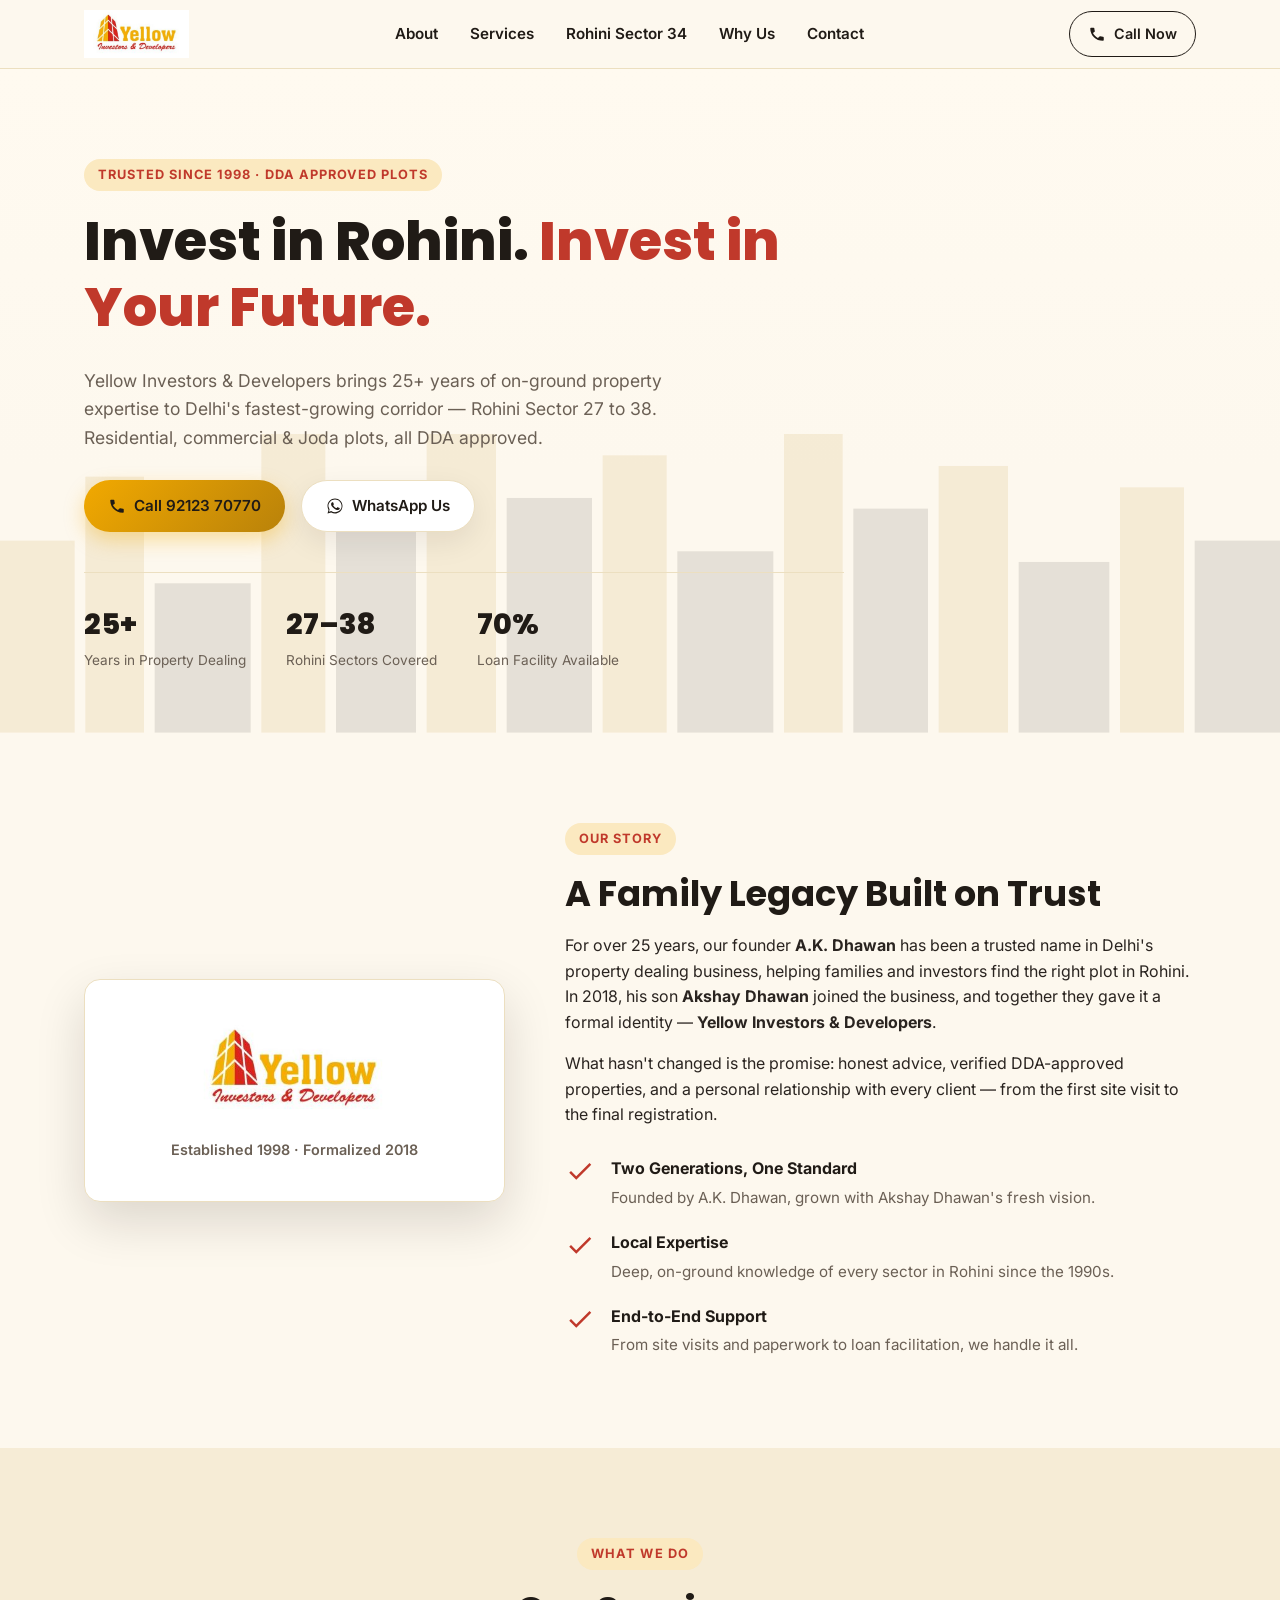
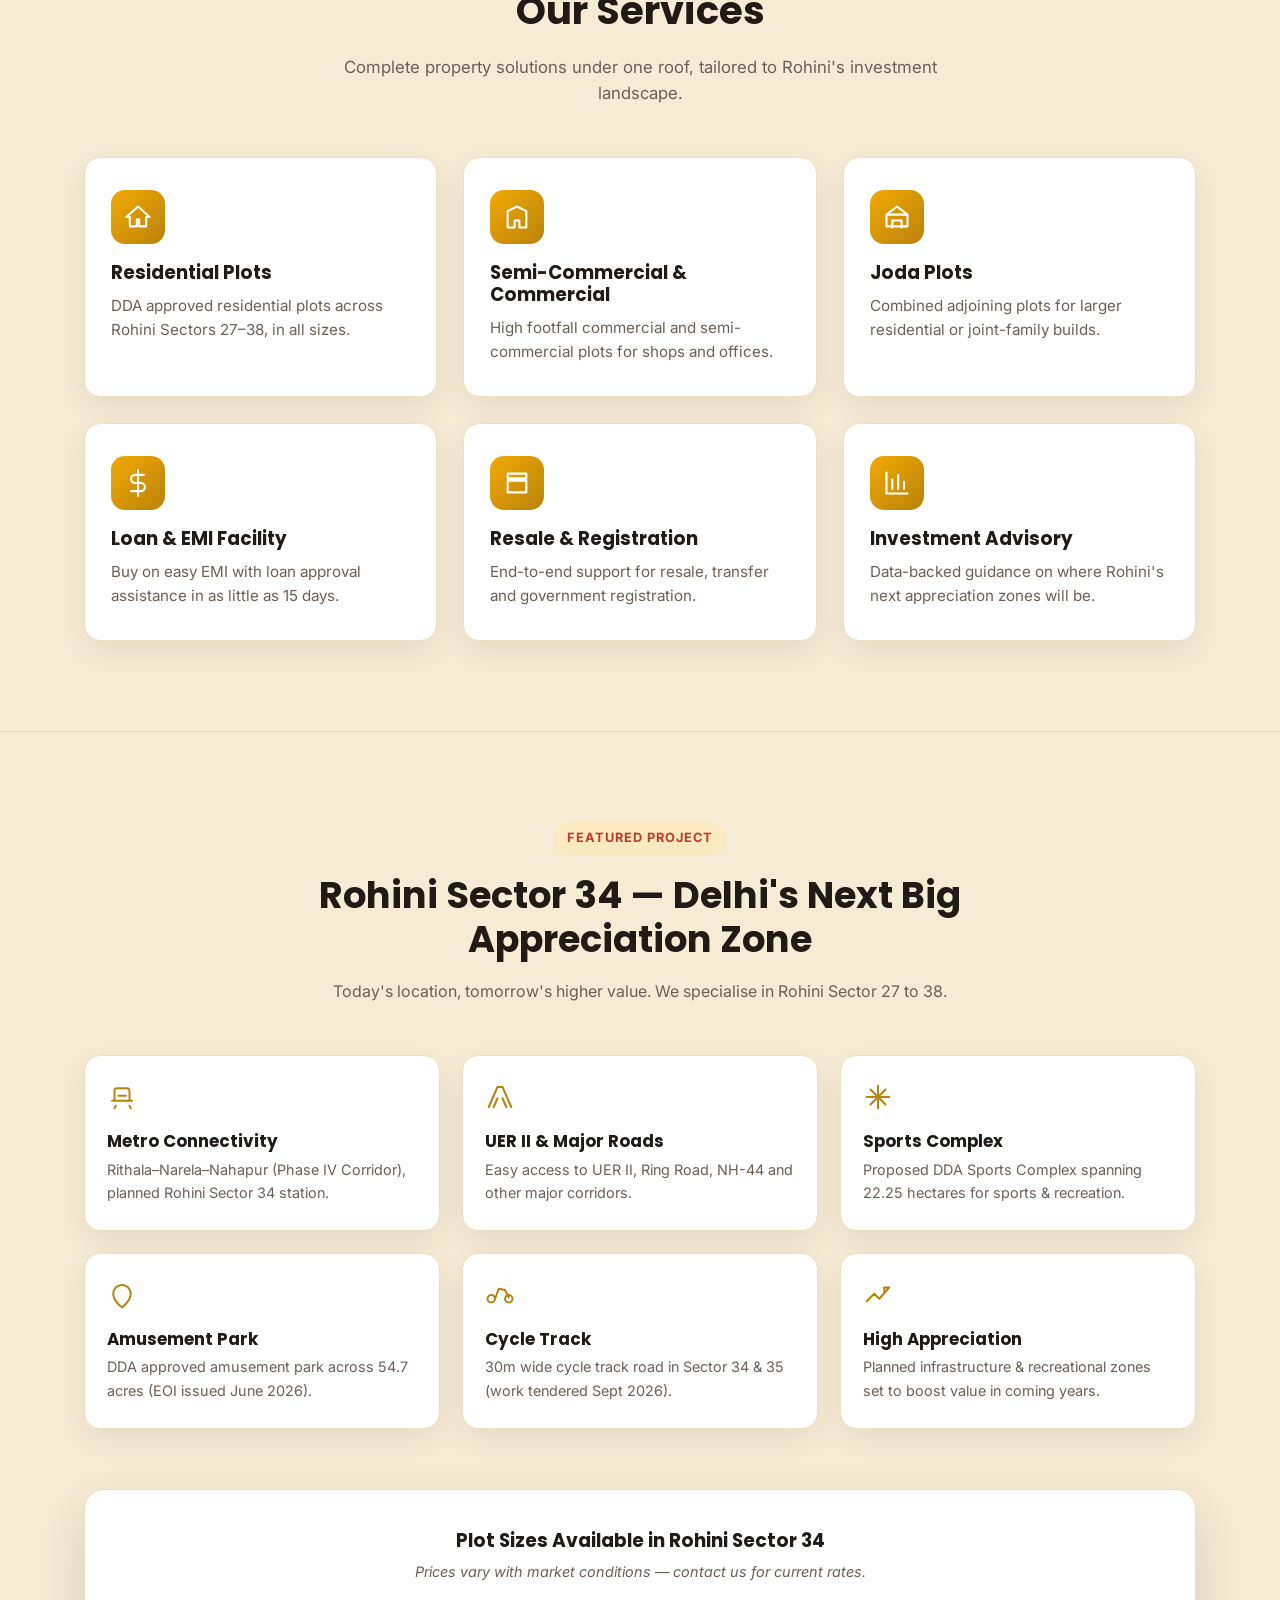
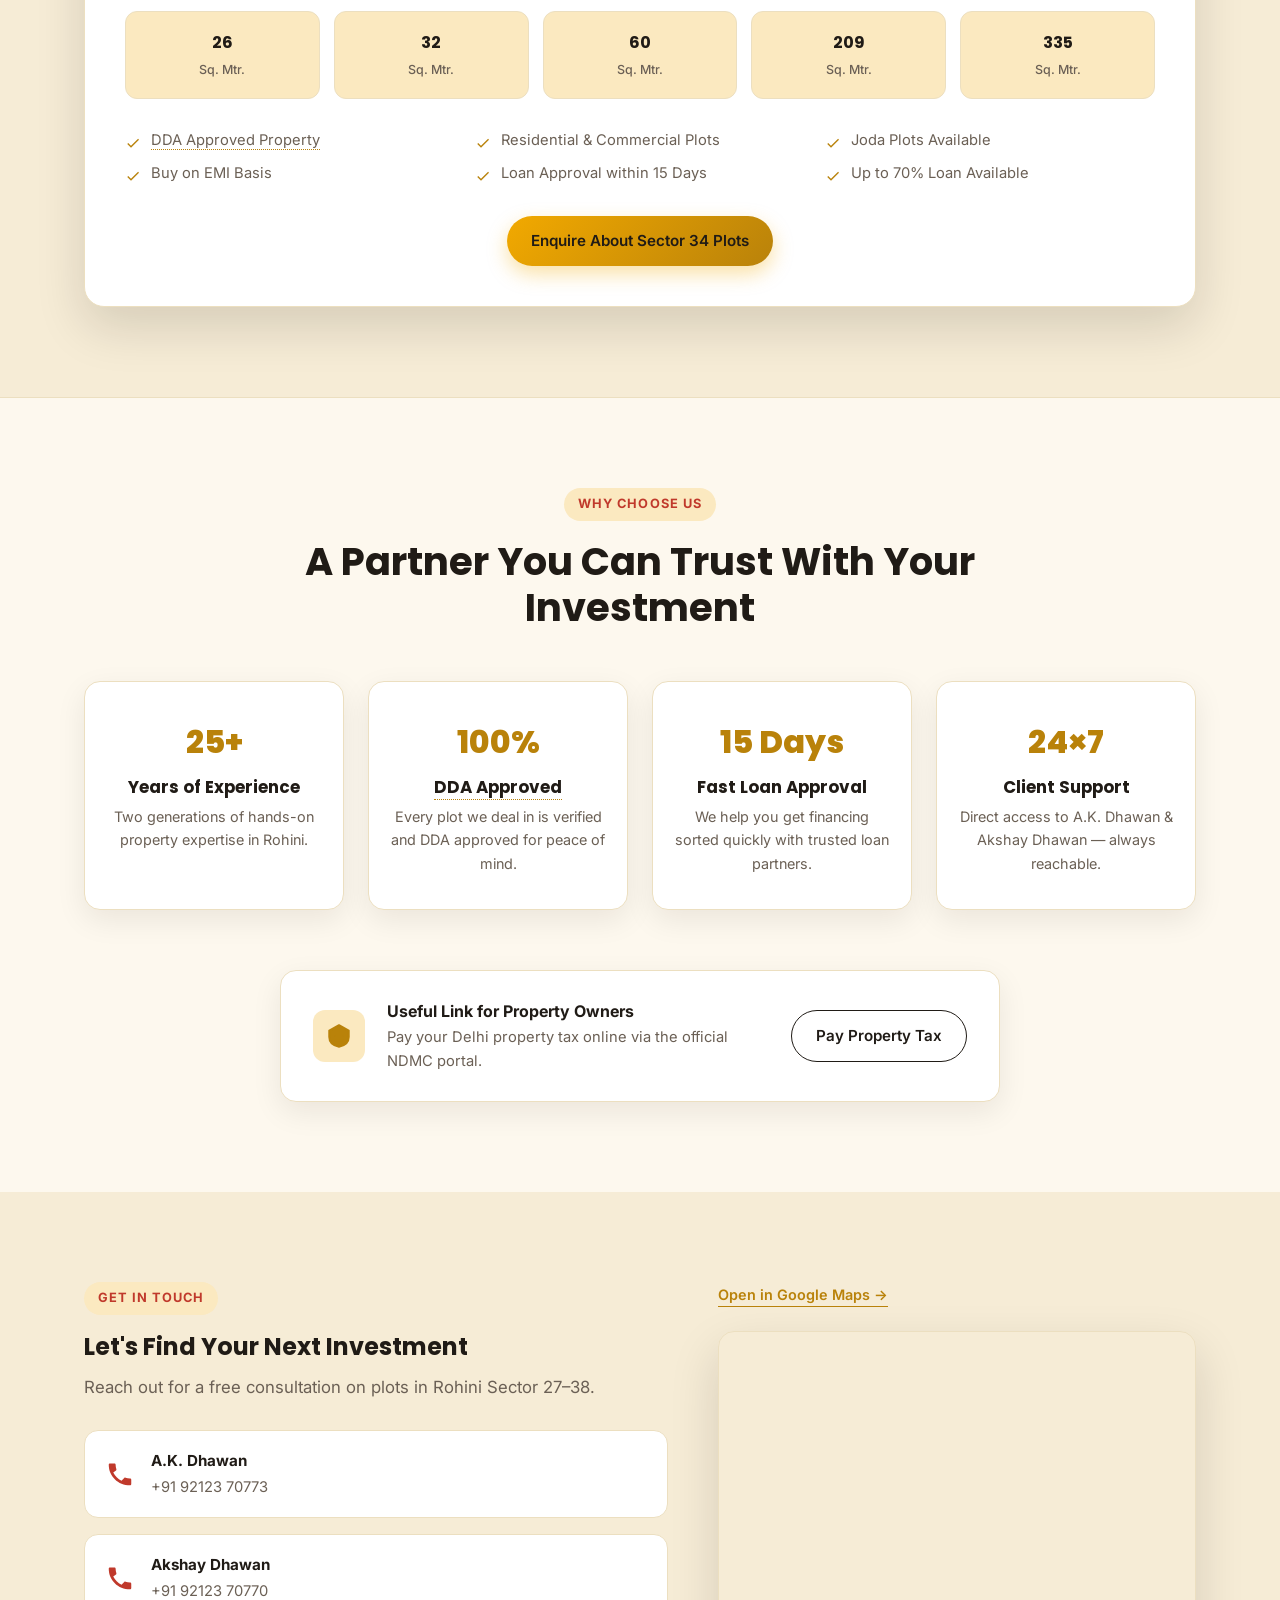
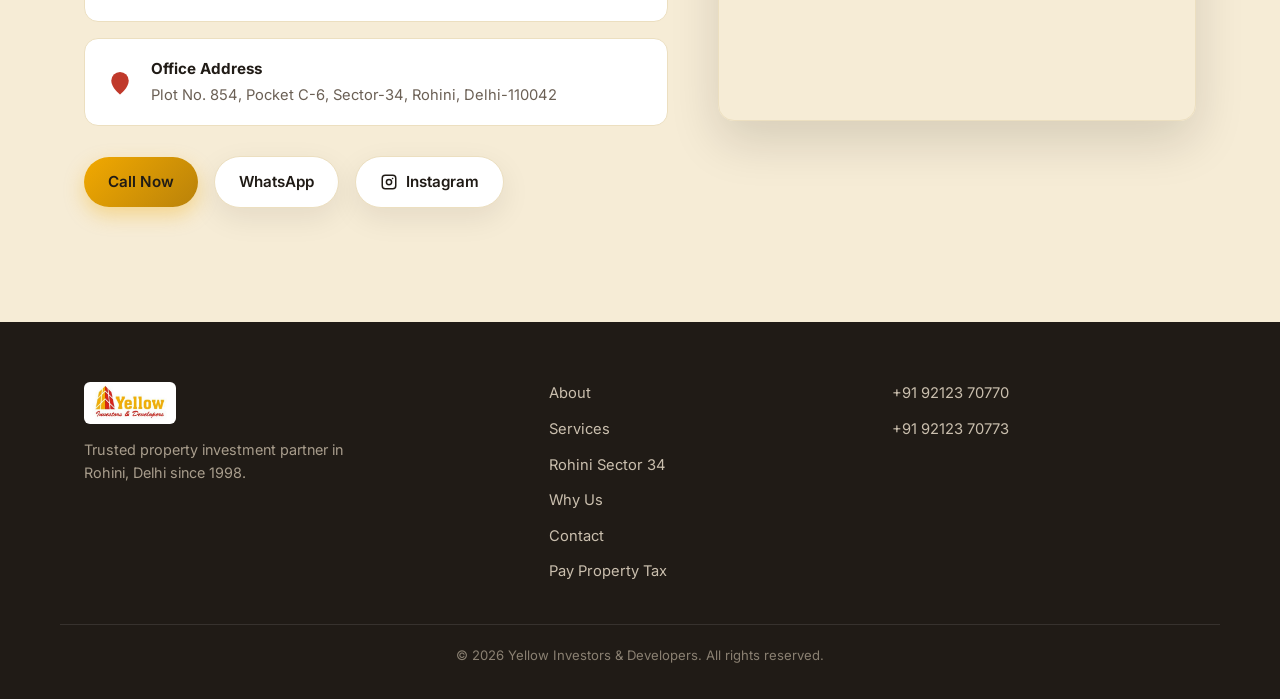
==== commit 64112b0f: "fixes and seo tags" ====
--- a/index.html
+++ b/index.html
@@ -3,13 +3,78 @@
 <head>
 <meta charset="UTF-8">
 <meta name="viewport" content="width=device-width, initial-scale=1.0">
-<title>Yellow Investors &amp; Developers | DDA Plots in Rohini, Delhi</title>
-<meta name="description" content="Yellow Investors &amp; Developers - 25+ years of trusted property dealing in Rohini, Delhi. Specialists in DDA approved plots, Sector 27 to 38, Rohini.">
+<title>Yellow Investors &amp; Developers | DDA Approved Plots in Rohini, Delhi</title>
+<meta name="description" content="Yellow Investors &amp; Developers - 25+ years of trusted property dealing in Rohini, Delhi. Specialists in DDA approved residential, commercial &amp; Joda plots across Rohini Sector 27 to 38, including the upcoming Sector 34 corridor.">
+<meta name="keywords" content="Yellow Investors and Developers, DDA plots Rohini, Rohini Sector 34 plots, property dealer Rohini Delhi, DDA approved plots, residential plots Rohini, commercial plots Rohini, Joda plots Rohini, A.K. Dhawan, Akshay Dhawan">
+<meta name="author" content="Yellow Investors & Developers">
+<meta name="robots" content="index, follow">
+<meta name="theme-color" content="#f2a900">
+<link rel="canonical" href="https://www.yellowid.co.in/">
+
+<!-- Geo / Local business signals -->
+<meta name="geo.region" content="IN-DL">
+<meta name="geo.placename" content="Rohini, Delhi">
+<meta name="geo.position" content="28.770457;77.06931">
+<meta name="ICBM" content="28.770457, 77.06931">
+
+<!-- Open Graph -->
+<meta property="og:type" content="website">
+<meta property="og:site_name" content="Yellow Investors & Developers">
+<meta property="og:title" content="Yellow Investors & Developers | DDA Approved Plots in Rohini, Delhi">
+<meta property="og:description" content="25+ years of trusted property dealing in Rohini, Delhi. DDA approved residential, commercial &amp; Joda plots across Rohini Sector 27 to 38.">
+<meta property="og:url" content="https://www.yellowid.co.in/">
+<meta property="og:image" content="https://www.yellowid.co.in/assets/images/logo.jpg">
+<meta property="og:locale" content="en_IN">
+
+<!-- Twitter Card -->
+<meta name="twitter:card" content="summary">
+<meta name="twitter:title" content="Yellow Investors & Developers | DDA Approved Plots in Rohini, Delhi">
+<meta name="twitter:description" content="25+ years of trusted property dealing in Rohini, Delhi. DDA approved residential, commercial &amp; Joda plots across Rohini Sector 27 to 38.">
+<meta name="twitter:image" content="https://www.yellowid.co.in/assets/images/logo.jpg">
+
 <link rel="icon" href="assets/images/logo.jpg" type="image/jpeg">
 <link rel="preconnect" href="https://fonts.googleapis.com">
 <link rel="preconnect" href="https://fonts.gstatic.com" crossorigin>
 <link href="https://fonts.googleapis.com/css2?family=Poppins:wght@500;600;700;800&family=Inter:wght@400;500;600&display=swap" rel="stylesheet">
 <link rel="stylesheet" href="css/style.css">
+
+<!-- Structured data for search engines & AI answer engines -->
+<script type="application/ld+json">
+{
+  "@context": "https://schema.org",
+  "@type": "RealEstateAgent",
+  "name": "Yellow Investors & Developers",
+  "image": "https://www.yellowid.co.in/assets/images/logo.jpg",
+  "url": "https://www.yellowid.co.in/",
+  "telephone": ["+91-9212370770", "+91-9212370773"],
+  "priceRange": "₹₹",
+  "foundingDate": "1998",
+  "founder": [
+    { "@type": "Person", "name": "A.K. Dhawan" },
+    { "@type": "Person", "name": "Akshay Dhawan" }
+  ],
+  "address": {
+    "@type": "PostalAddress",
+    "streetAddress": "Plot No. 854, Pocket C-6, Sector-34",
+    "addressLocality": "Rohini, Delhi",
+    "postalCode": "110042",
+    "addressCountry": "IN"
+  },
+  "geo": {
+    "@type": "GeoCoordinates",
+    "latitude": 28.770457,
+    "longitude": 77.06931
+  },
+  "areaServed": {
+    "@type": "Place",
+    "name": "Rohini Sector 27 to 38, Delhi"
+  },
+  "sameAs": [
+    "https://www.instagram.com/yellowinvestorsdevelopers8",
+    "https://share.google/bRYcxVKXbarBfkzGh"
+  ]
+}
+</script>
 </head>
 <body>
 
@@ -273,26 +338,25 @@
         <div class="contact-buttons">
           <a href="tel:+919212370770" class="btn btn-primary">Call Now</a>
           <a href="https://wa.me/919212370770" class="btn btn-whatsapp" target="_blank" rel="noopener">WhatsApp</a>
-        </div>
-
-        <div class="social-links">
-          <a href="https://www.instagram.com/yellowinvestorsdevelopers8" target="_blank" rel="noopener" aria-label="Instagram">
-            <svg viewBox="0 0 24 24"><path d="M7 2h10a5 5 0 0 1 5 5v10a5 5 0 0 1-5 5H7a5 5 0 0 1-5-5V7a5 5 0 0 1 5-5Zm0 2a3 3 0 0 0-3 3v10a3 3 0 0 0 3 3h10a3 3 0 0 0 3-3V7a3 3 0 0 0-3-3H7Zm5 3.5A4.5 4.5 0 1 1 7.5 12 4.5 4.5 0 0 1 12 7.5Zm0 2A2.5 2.5 0 1 0 14.5 12 2.5 2.5 0 0 0 12 9.5Zm4.8-3.3a1.1 1.1 0 1 1-1.1 1.1 1.1 1.1 0 0 1 1.1-1.1Z"/></svg>
-            <span>Instagram</span>
+          <a href="https://www.instagram.com/yellowinvestorsdevelopers8" class="btn btn-whatsapp" target="_blank" rel="noopener">
+            <svg viewBox="0 0 24 24" class="icon"><path d="M7 2h10a5 5 0 0 1 5 5v10a5 5 0 0 1-5 5H7a5 5 0 0 1-5-5V7a5 5 0 0 1 5-5Zm0 2a3 3 0 0 0-3 3v10a3 3 0 0 0 3 3h10a3 3 0 0 0 3-3V7a3 3 0 0 0-3-3H7Zm5 3.5A4.5 4.5 0 1 1 7.5 12 4.5 4.5 0 0 1 12 7.5Zm0 2A2.5 2.5 0 1 0 14.5 12 2.5 2.5 0 0 0 12 9.5Zm4.8-3.3a1.1 1.1 0 1 1-1.1 1.1 1.1 1.1 0 0 1 1.1-1.1Z"/></svg>
+            Instagram
           </a>
-          <a href="https://share.google/bRYcxVKXbarBfkzGh" target="_blank" rel="noopener" aria-label="Google Business Profile">
-            <svg viewBox="0 0 24 24"><path d="M21.6 12.2c0-.7-.1-1.4-.2-2H12v3.8h5.4c-.2 1.3-1 2.4-2.1 3.1v2.6h3.4c2-1.8 3.3-4.5 3.3-7.5Z"/><path d="M12 22c2.8 0 5.2-.9 6.9-2.5l-3.4-2.6c-.9.6-2.1 1-3.5 1-2.7 0-5-1.8-5.8-4.3H2.7v2.7C4.4 19.5 7.9 22 12 22Z"/><path d="M6.2 13.6a6 6 0 0 1 0-3.8V7.1H2.7a10 10 0 0 0 0 9.1l3.5-2.6Z"/><path d="M12 6.4c1.5 0 2.9.5 3.9 1.5l3-3C17.2 3.2 14.8 2 12 2 7.9 2 4.4 4.5 2.7 7.1l3.5 2.7c.8-2.5 3.1-4.3 5.8-4.3Z"/></svg>
-            <span>Google Business</span>
+          <!-- Google Business link temporarily disabled
+          <a href="https://share.google/bRYcxVKXbarBfkzGh" class="btn btn-whatsapp" target="_blank" rel="noopener">
+            <svg viewBox="0 0 24 24" class="icon"><path d="M21.6 12.2c0-.7-.1-1.4-.2-2H12v3.8h5.4c-.2 1.3-1 2.4-2.1 3.1v2.6h3.4c2-1.8 3.3-4.5 3.3-7.5Z"/><path d="M12 22c2.8 0 5.2-.9 6.9-2.5l-3.4-2.6c-.9.6-2.1 1-3.5 1-2.7 0-5-1.8-5.8-4.3H2.7v2.7C4.4 19.5 7.9 22 12 22Z"/><path d="M6.2 13.6a6 6 0 0 1 0-3.8V7.1H2.7a10 10 0 0 0 0 9.1l3.5-2.6Z"/><path d="M12 6.4c1.5 0 2.9.5 3.9 1.5l3-3C17.2 3.2 14.8 2 12 2 7.9 2 4.4 4.5 2.7 7.1l3.5 2.7c.8-2.5 3.1-4.3 5.8-4.3Z"/></svg>
+            Google Business
           </a>
+          -->
         </div>
       </div>
 
       <div>
-        <a href="https://maps.app.goo.gl/qM7DwbWY7QrXjM2v5" class="map-link" target="_blank" rel="noopener">Open in Google Maps &rarr;</a>
+        <a href="https://www.google.com/maps/search/?api=1&query=28.770457,77.06931" class="map-link" target="_blank" rel="noopener">Open in Google Maps &rarr;</a>
         <div class="contact-map">
           <iframe
             title="Yellow Investors & Developers office location map"
-            src="https://www.google.com/maps?q=Yellow+Investors+%26+Developers@28.7106043,77.1090666&z=16&output=embed"
+            src="https://www.google.com/maps?q=C6/854,+Sector+34,+Rohini,+New+Delhi@28.770457,77.06931&z=16&output=embed"
             loading="lazy"
             referrerpolicy="no-referrer-when-downgrade">
           </iframe>
--- a/css/style.css
+++ b/css/style.css
@@ -369,19 +369,8 @@
 .contact-card strong { display: block; color: var(--ink-dark); font-size: .95rem; }
 .contact-card a, .contact-card span { color: var(--ink-soft); font-size: .92rem; }
 .contact-card a:hover { color: var(--red); }
-.contact-buttons { display: flex; gap: 16px; flex-wrap: wrap; margin-bottom: 20px; }
+.contact-buttons { display: flex; align-items: center; gap: 16px; flex-wrap: wrap; margin-bottom: 24px; }
 .map-link { display: inline-block; margin-bottom: 24px; font-size: .9rem; font-weight: 600; color: var(--gold-dark); border-bottom: 1px solid var(--gold-dark); }
-.social-links { display: flex; gap: 20px; }
-.social-links a {
-  display: flex;
-  align-items: center;
-  gap: 8px;
-  font-weight: 600;
-  font-size: .9rem;
-  color: var(--ink-dark);
-}
-.social-links svg { width: 22px; height: 22px; }
-.social-links a:hover { color: var(--red); }
 .contact-map {
   border-radius: var(--radius);
   overflow: hidden;
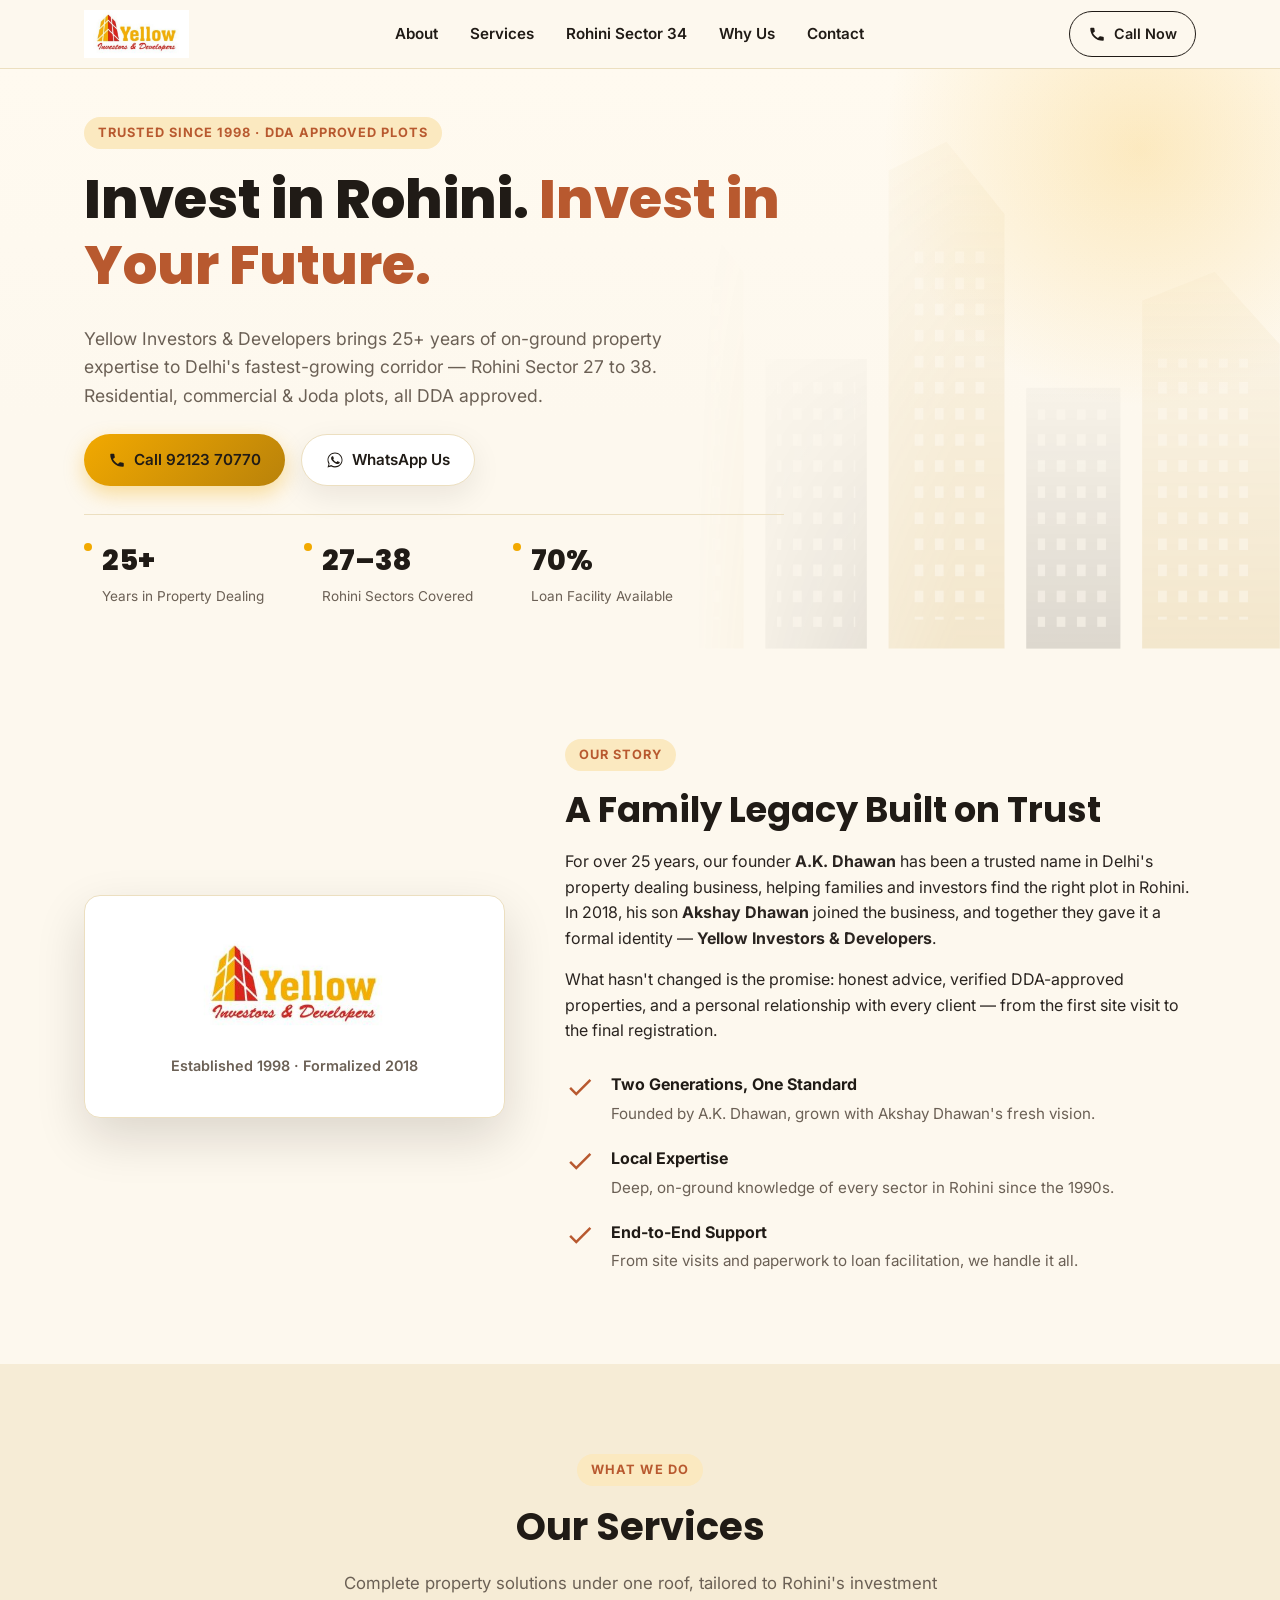
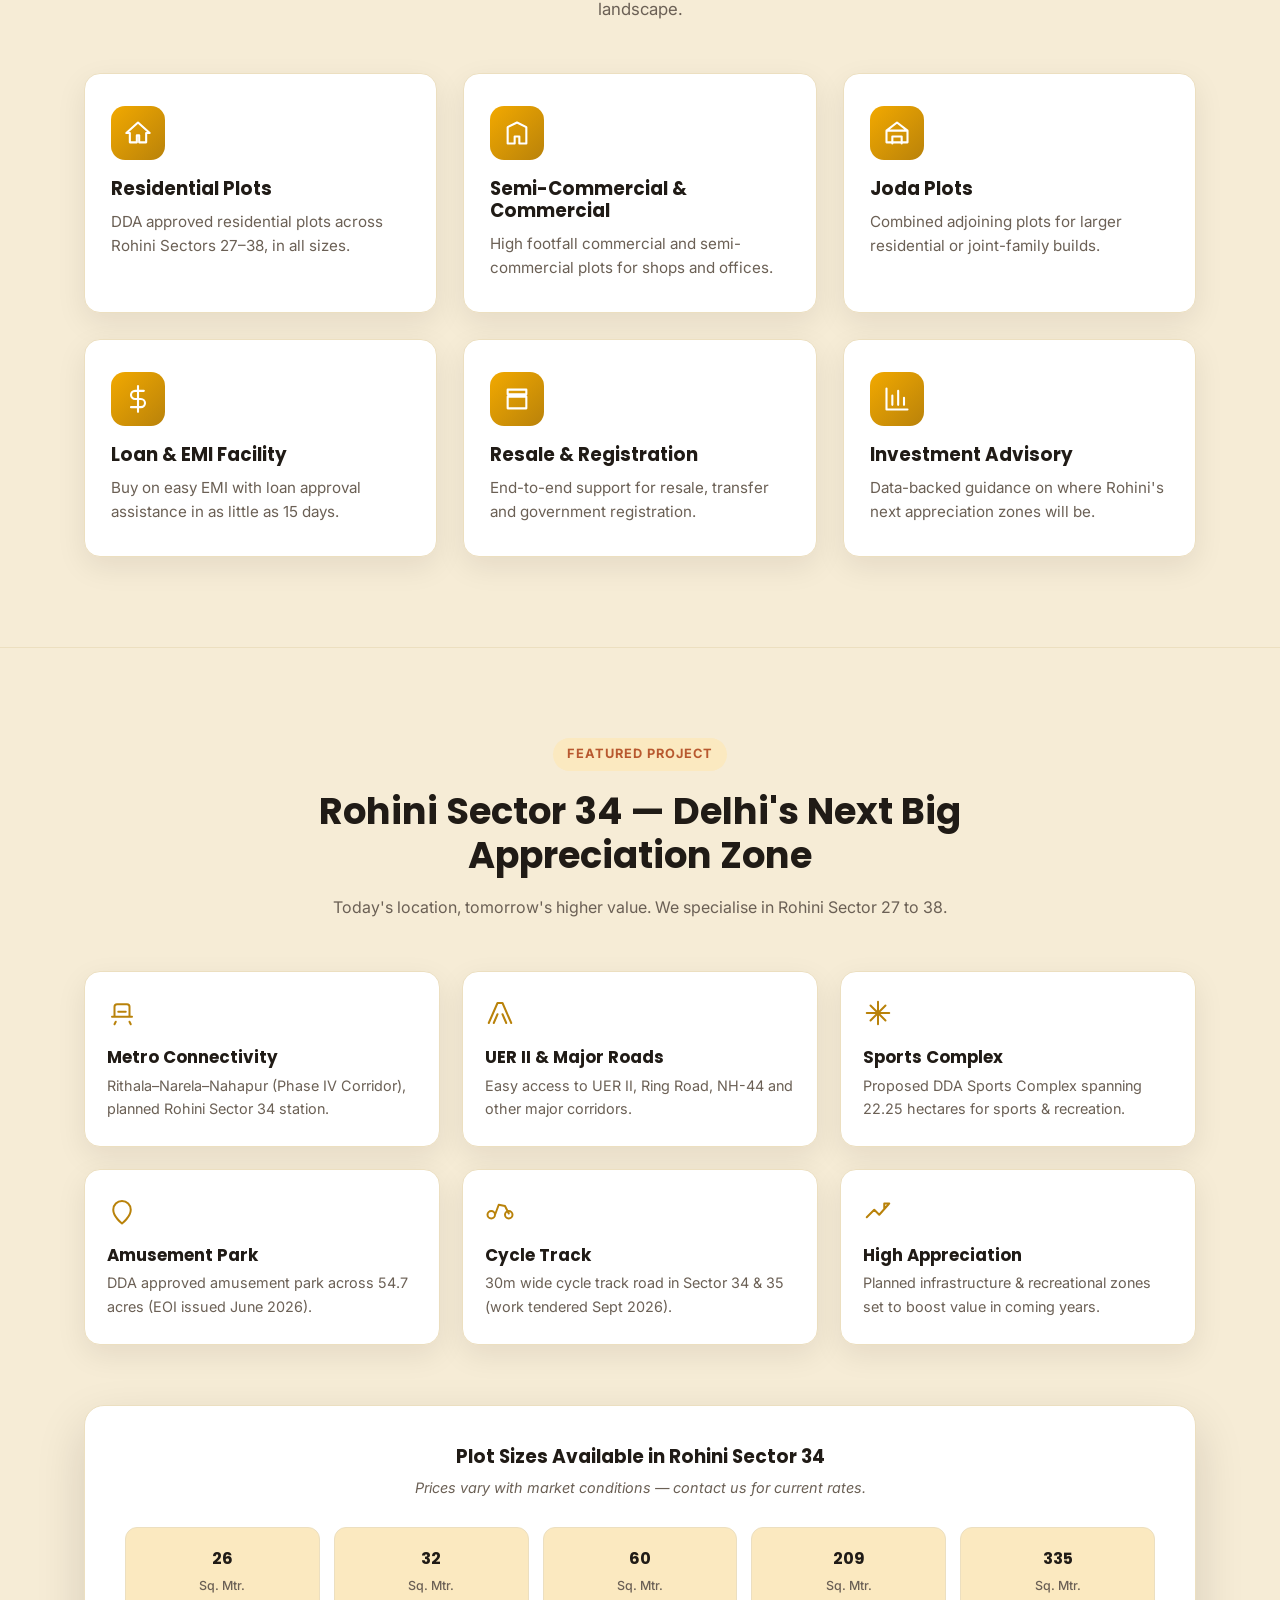
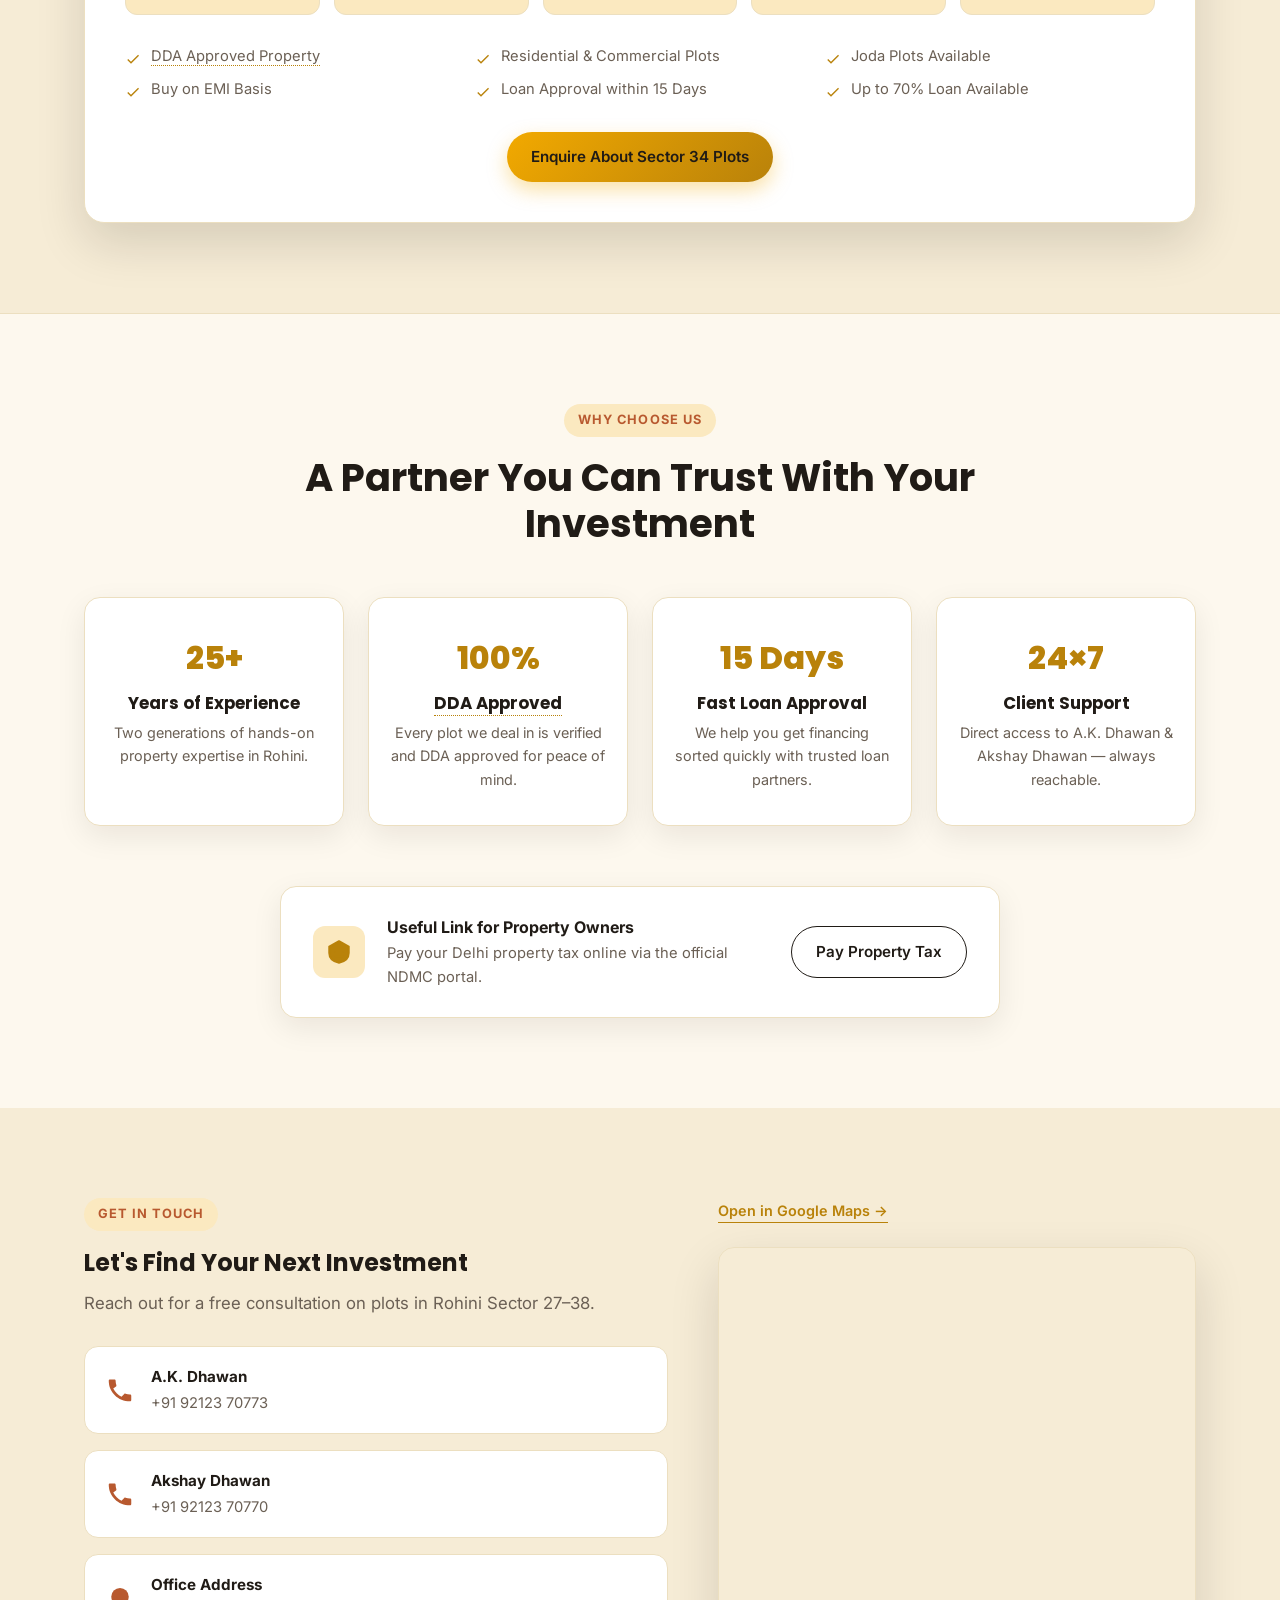
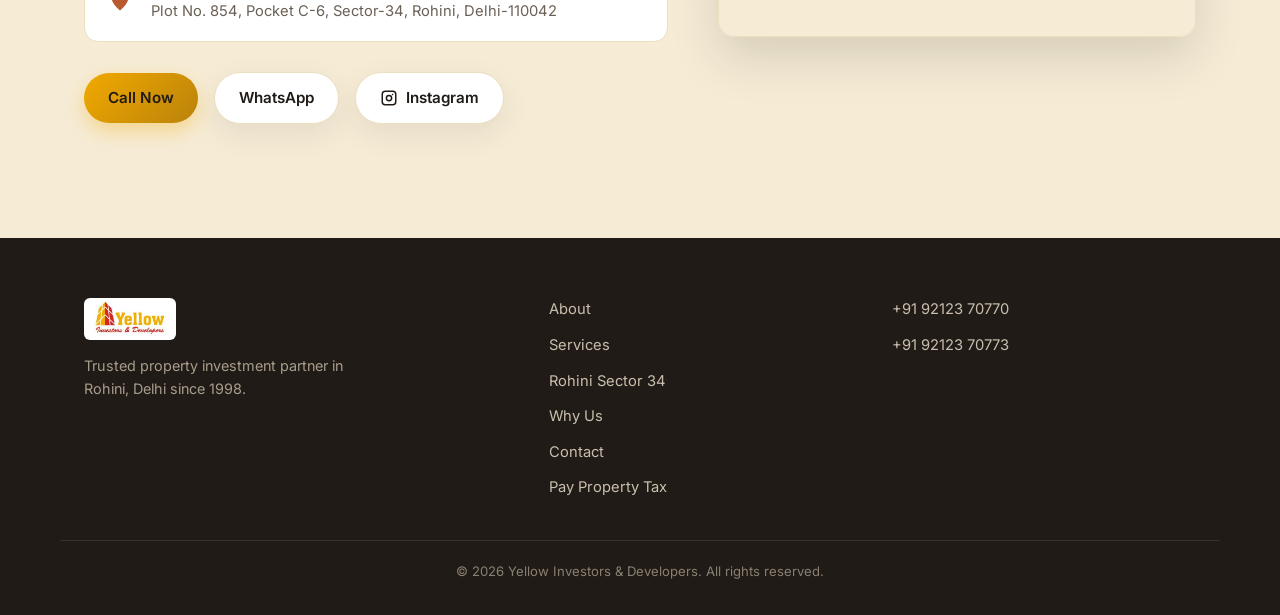
==== commit 8fb57ccc: "update theme rmv gmb" ====
--- a/index.html
+++ b/index.html
@@ -70,8 +70,7 @@
     "name": "Rohini Sector 27 to 38, Delhi"
   },
   "sameAs": [
-    "https://www.instagram.com/yellowinvestorsdevelopers8",
-    "https://share.google/bRYcxVKXbarBfkzGh"
+    "https://www.instagram.com/yellowinvestorsdevelopers8"
   ]
 }
 </script>
@@ -112,23 +111,38 @@
 
   <!-- HERO -->
   <section class="hero" id="top">
+    <div class="hero-glow" aria-hidden="true"></div>
     <div class="hero-bg" aria-hidden="true">
-      <svg class="skyline" viewBox="0 0 1200 400" preserveAspectRatio="xMidYMax slice">
-        <rect x="0" y="220" width="70" height="180" fill="#b9820a"/>
-        <rect x="80" y="160" width="55" height="240" fill="#b9820a"/>
-        <rect x="145" y="260" width="90" height="140" fill="#201b16"/>
-        <rect x="245" y="120" width="60" height="280" fill="#b9820a"/>
-        <rect x="315" y="200" width="75" height="200" fill="#201b16"/>
-        <rect x="400" y="90" width="65" height="310" fill="#b9820a"/>
-        <rect x="475" y="180" width="80" height="220" fill="#201b16"/>
-        <rect x="565" y="140" width="60" height="260" fill="#b9820a"/>
-        <rect x="635" y="230" width="90" height="170" fill="#201b16"/>
-        <rect x="735" y="100" width="55" height="300" fill="#b9820a"/>
-        <rect x="800" y="190" width="70" height="210" fill="#201b16"/>
-        <rect x="880" y="150" width="65" height="250" fill="#b9820a"/>
-        <rect x="955" y="240" width="85" height="160" fill="#201b16"/>
-        <rect x="1050" y="170" width="60" height="230" fill="#b9820a"/>
-        <rect x="1120" y="220" width="80" height="180" fill="#201b16"/>
+      <svg class="skyline" viewBox="0 0 700 400" preserveAspectRatio="xMaxYMax slice">
+        <defs>
+          <linearGradient id="bFade" x1="0" y1="1" x2="0" y2="0">
+            <stop offset="0%" stop-color="#b9820a" stop-opacity="0.9"/>
+            <stop offset="100%" stop-color="#b9820a" stop-opacity="0.15"/>
+          </linearGradient>
+          <linearGradient id="bFadeDark" x1="0" y1="1" x2="0" y2="0">
+            <stop offset="0%" stop-color="#201b16" stop-opacity="0.9"/>
+            <stop offset="100%" stop-color="#201b16" stop-opacity="0.15"/>
+          </linearGradient>
+          <pattern id="windows" width="14" height="18" patternUnits="userSpaceOnUse">
+            <rect width="6" height="8" fill="#fdf8ee" opacity=".55"/>
+          </pattern>
+        </defs>
+        <rect x="0" y="180" width="60" height="220" fill="url(#bFadeDark)"/>
+        <rect x="8" y="200" width="44" height="180" fill="url(#windows)"/>
+        <polygon points="70,150 70,400 150,400 150,170 110,130" fill="url(#bFade)"/>
+        <rect x="80" y="190" width="60" height="190" fill="url(#windows)"/>
+        <rect x="165" y="240" width="80" height="160" fill="url(#bFadeDark)"/>
+        <rect x="175" y="255" width="60" height="130" fill="url(#windows)"/>
+        <polygon points="255,110 255,400 330,400 330,140 292,90" fill="url(#bFade)"/>
+        <rect x="265" y="150" width="55" height="230" fill="url(#windows)"/>
+        <rect x="345" y="200" width="70" height="200" fill="url(#bFadeDark)"/>
+        <rect x="353" y="215" width="54" height="170" fill="url(#windows)"/>
+        <polygon points="430,70 430,400 510,400 510,100 470,50" fill="url(#bFade)"/>
+        <rect x="440" y="120" width="60" height="260" fill="url(#windows)"/>
+        <rect x="525" y="220" width="65" height="180" fill="url(#bFadeDark)"/>
+        <rect x="533" y="235" width="49" height="150" fill="url(#windows)"/>
+        <polygon points="605,160 605,400 700,400 700,190 655,140" fill="url(#bFade)"/>
+        <rect x="615" y="200" width="70" height="180" fill="url(#windows)"/>
       </svg>
     </div>
     <div class="container hero-inner">
@@ -342,12 +356,6 @@
             <svg viewBox="0 0 24 24" class="icon"><path d="M7 2h10a5 5 0 0 1 5 5v10a5 5 0 0 1-5 5H7a5 5 0 0 1-5-5V7a5 5 0 0 1 5-5Zm0 2a3 3 0 0 0-3 3v10a3 3 0 0 0 3 3h10a3 3 0 0 0 3-3V7a3 3 0 0 0-3-3H7Zm5 3.5A4.5 4.5 0 1 1 7.5 12 4.5 4.5 0 0 1 12 7.5Zm0 2A2.5 2.5 0 1 0 14.5 12 2.5 2.5 0 0 0 12 9.5Zm4.8-3.3a1.1 1.1 0 1 1-1.1 1.1 1.1 1.1 0 0 1 1.1-1.1Z"/></svg>
             Instagram
           </a>
-          <!-- Google Business link temporarily disabled
-          <a href="https://share.google/bRYcxVKXbarBfkzGh" class="btn btn-whatsapp" target="_blank" rel="noopener">
-            <svg viewBox="0 0 24 24" class="icon"><path d="M21.6 12.2c0-.7-.1-1.4-.2-2H12v3.8h5.4c-.2 1.3-1 2.4-2.1 3.1v2.6h3.4c2-1.8 3.3-4.5 3.3-7.5Z"/><path d="M12 22c2.8 0 5.2-.9 6.9-2.5l-3.4-2.6c-.9.6-2.1 1-3.5 1-2.7 0-5-1.8-5.8-4.3H2.7v2.7C4.4 19.5 7.9 22 12 22Z"/><path d="M6.2 13.6a6 6 0 0 1 0-3.8V7.1H2.7a10 10 0 0 0 0 9.1l3.5-2.6Z"/><path d="M12 6.4c1.5 0 2.9.5 3.9 1.5l3-3C17.2 3.2 14.8 2 12 2 7.9 2 4.4 4.5 2.7 7.1l3.5 2.7c.8-2.5 3.1-4.3 5.8-4.3Z"/></svg>
-            Google Business
-          </a>
-          -->
         </div>
       </div>
 
--- a/css/style.css
+++ b/css/style.css
@@ -3,8 +3,8 @@
   --gold: #f2a900;
   --gold-light: #fbe9c0;
   --gold-dark: #b9820a;
-  --red: #c0392b;
-  --red-dark: #9c2e20;
+  --red: #b8592f;
+  --red-dark: #92431f;
   --ink: #2a2420;
   --ink-dark: #201b16;
   --ink-soft: #6b6055;
@@ -131,13 +131,30 @@
 .hero {
   position: relative;
   overflow: hidden;
-  padding: 90px 0 60px;
+  padding: 48px 0 40px;
   background: linear-gradient(180deg, #fffaf0 0%, var(--cream) 60%);
 }
-.hero-bg { position: absolute; inset: auto 0 0 0; height: 45%; opacity: .10; pointer-events: none; }
+.hero-glow {
+  position: absolute;
+  top: -180px; right: -120px;
+  width: 520px; height: 520px;
+  border-radius: 50%;
+  background: radial-gradient(circle, rgba(242,169,0,.20) 0%, rgba(242,169,0,0) 70%);
+  pointer-events: none;
+}
+.hero-bg {
+  position: absolute;
+  inset: 0 0 0 auto;
+  width: 46%;
+  min-width: 340px;
+  opacity: .16;
+  pointer-events: none;
+  -webkit-mask-image: linear-gradient(to left, black 55%, transparent 100%);
+  mask-image: linear-gradient(to left, black 55%, transparent 100%);
+}
 .skyline { width: 100%; height: 100%; }
 .hero-inner { position: relative; z-index: 1; }
-.hero-content { max-width: 760px; }
+.hero-content { max-width: 700px; }
 .eyebrow {
   display: inline-block;
   font-weight: 700;
@@ -160,13 +177,21 @@
   color: var(--ink-soft);
   max-width: 620px;
 }
-.hero-cta { display: flex; flex-wrap: wrap; gap: 16px; margin: 28px 0 40px; }
+.hero-cta { display: flex; flex-wrap: wrap; gap: 16px; margin: 24px 0 28px; }
 .hero-stats {
   display: flex;
   gap: 40px;
   flex-wrap: wrap;
   border-top: 1px solid var(--border);
-  padding-top: 28px;
+  padding-top: 22px;
+}
+.stat { position: relative; padding-left: 18px; }
+.stat::before {
+  content: "";
+  position: absolute; left: 0; top: 6px;
+  width: 8px; height: 8px;
+  border-radius: 50%;
+  background: var(--gold);
 }
 .stat strong { display: block; font-family: var(--font-head); font-size: 1.8rem; color: var(--ink-dark); font-weight: 800; }
 .stat span { font-size: .85rem; color: var(--ink-soft); }
@@ -459,7 +484,9 @@
   .price-features { grid-template-columns: 1fr; }
   .price-table-wrap { padding: 26px 18px; }
   .size-grid { grid-template-columns: repeat(2, 1fr); }
-  .hero { padding: 70px 0 40px; }
+  .hero { padding: 32px 0 32px; }
   .hero-stats { gap: 24px; }
+  .hero-bg { width: 60%; min-width: 0; opacity: .12; }
+  .hero-glow { width: 320px; height: 320px; top: -120px; right: -100px; }
   .footer-inner { grid-template-columns: 1fr; text-align: left; }
 }
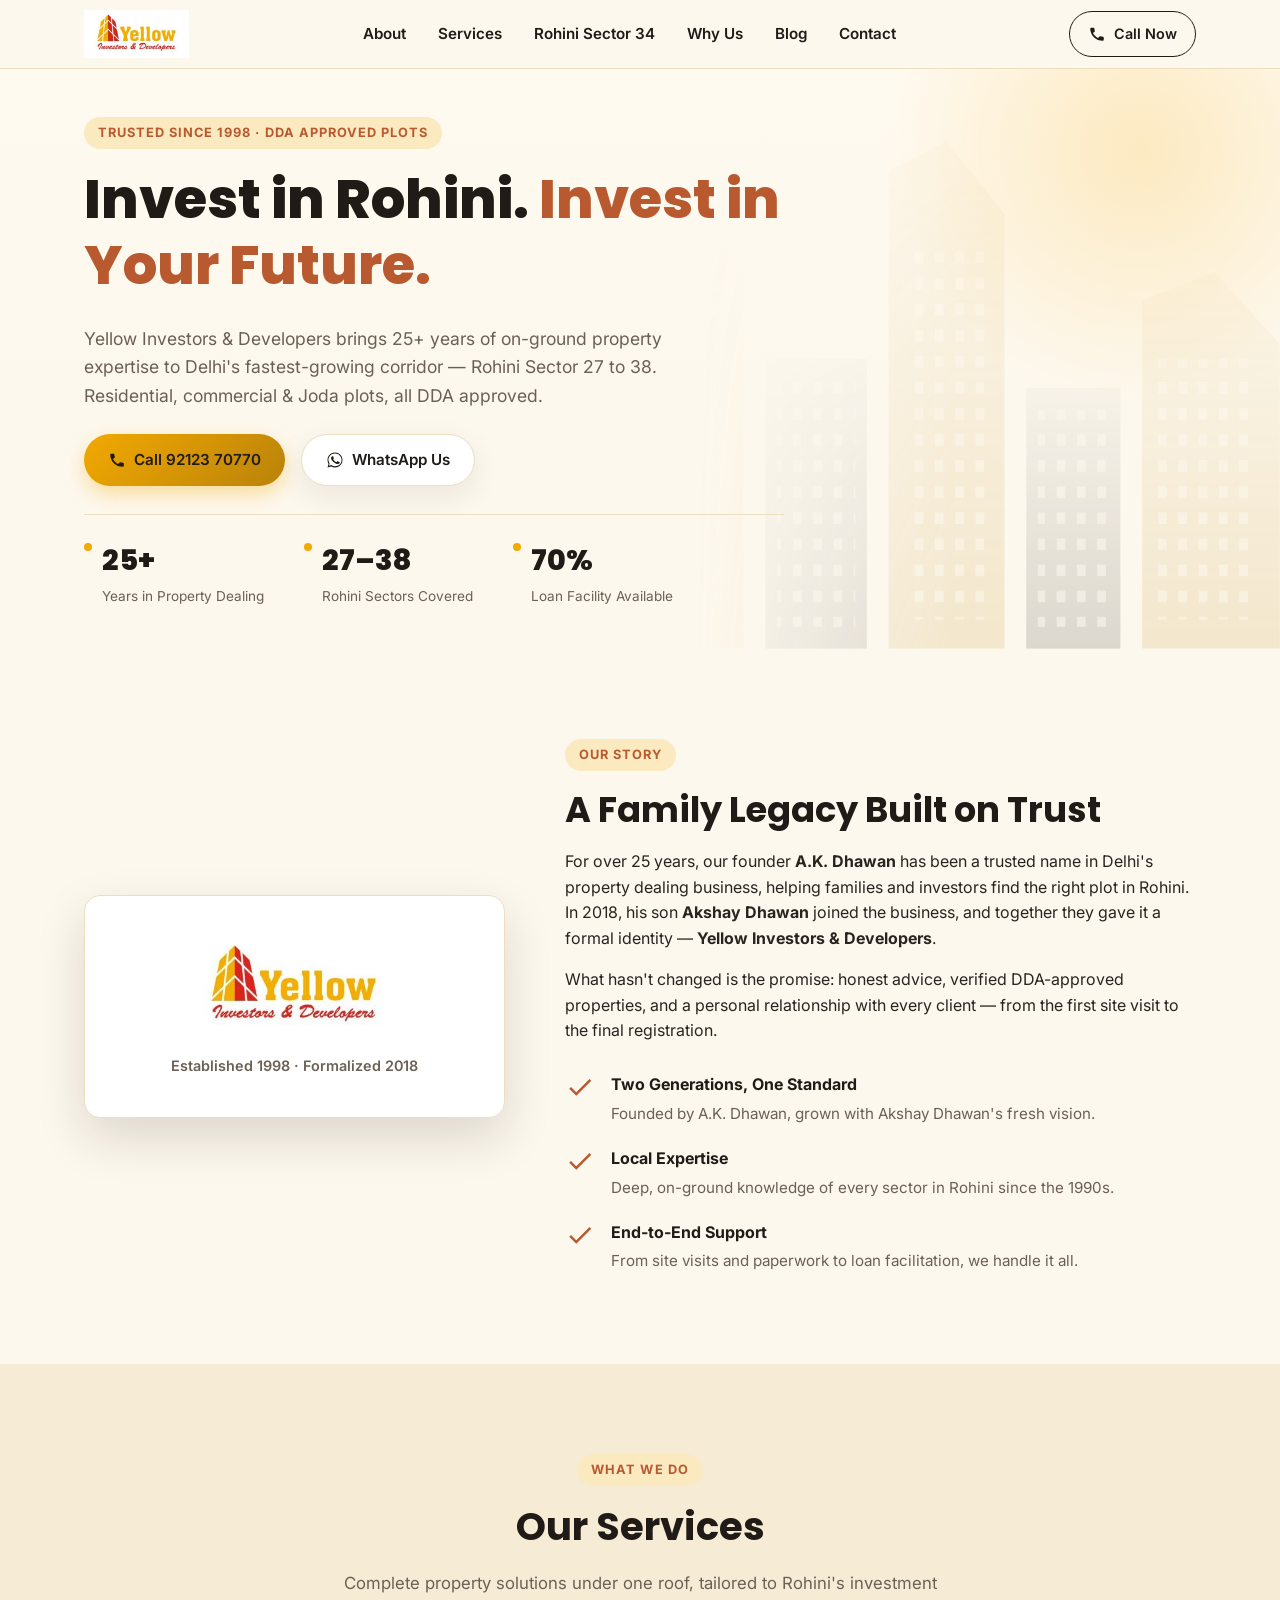
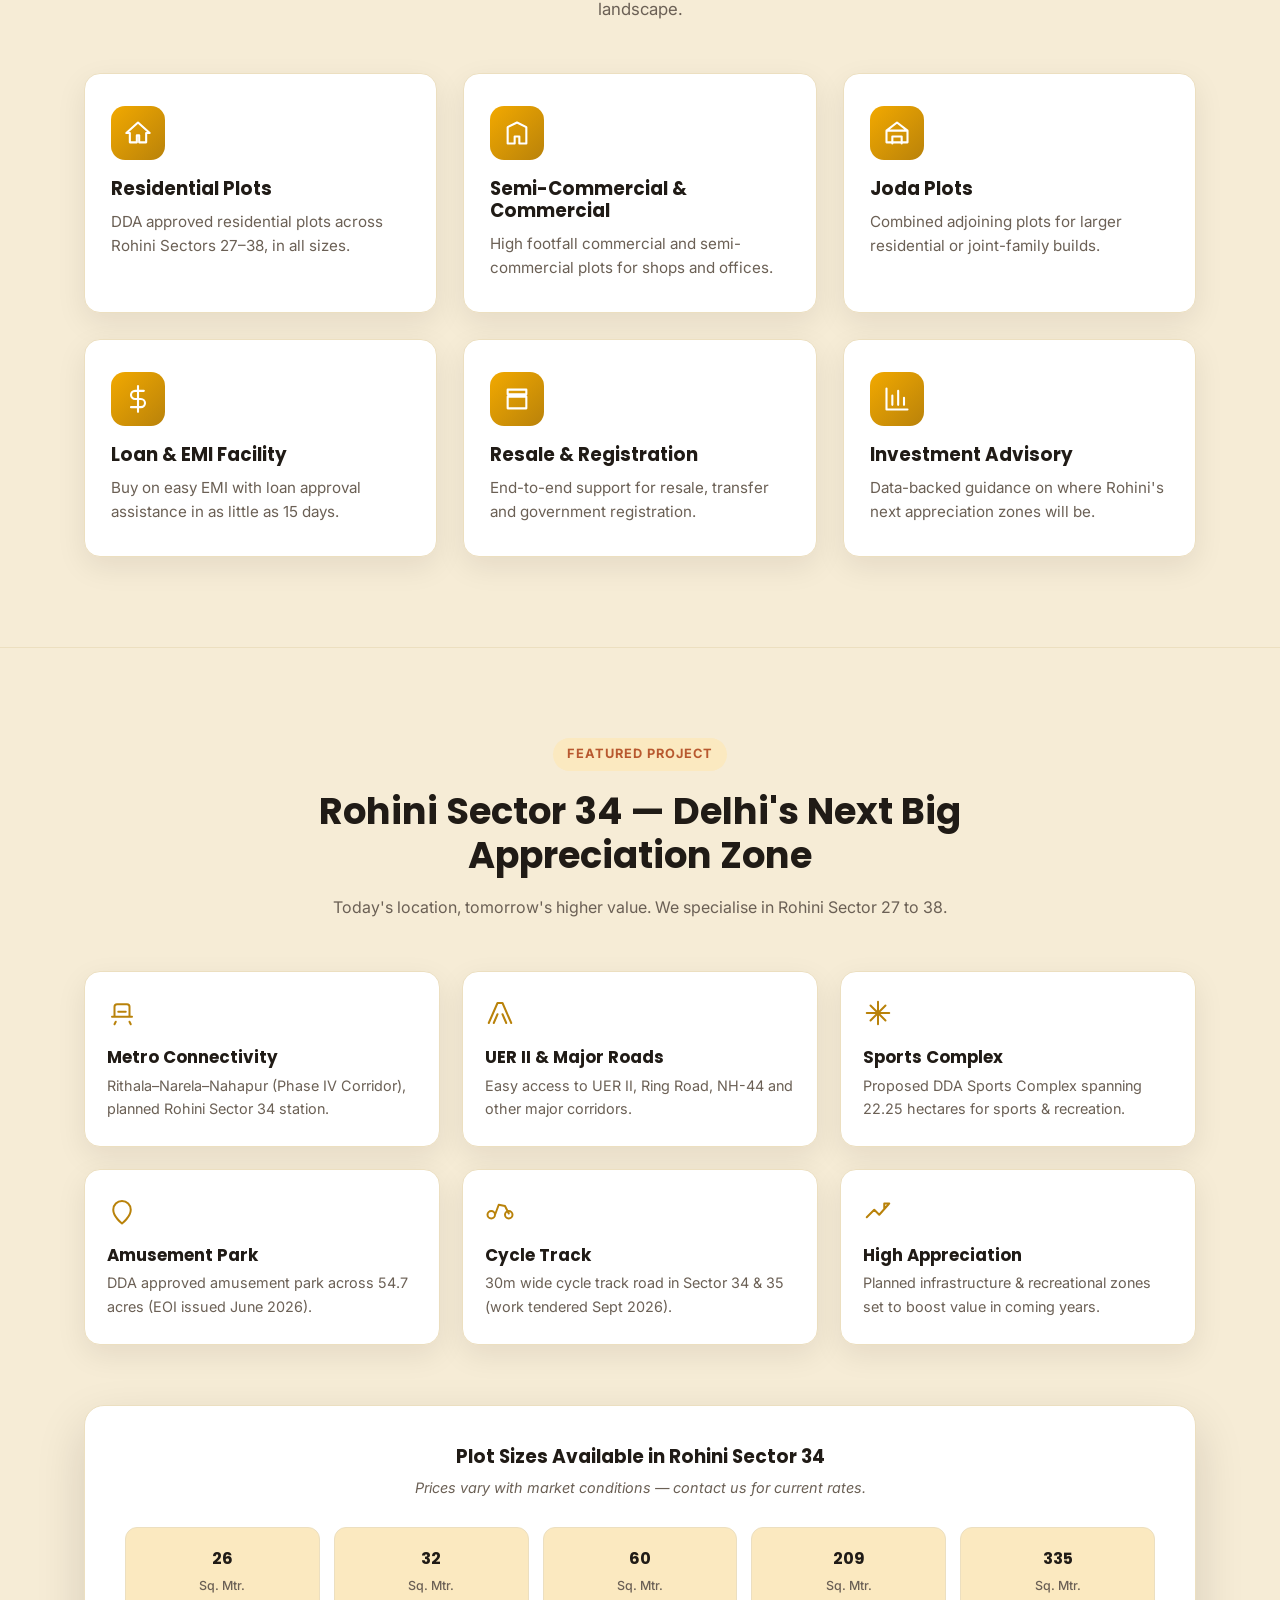
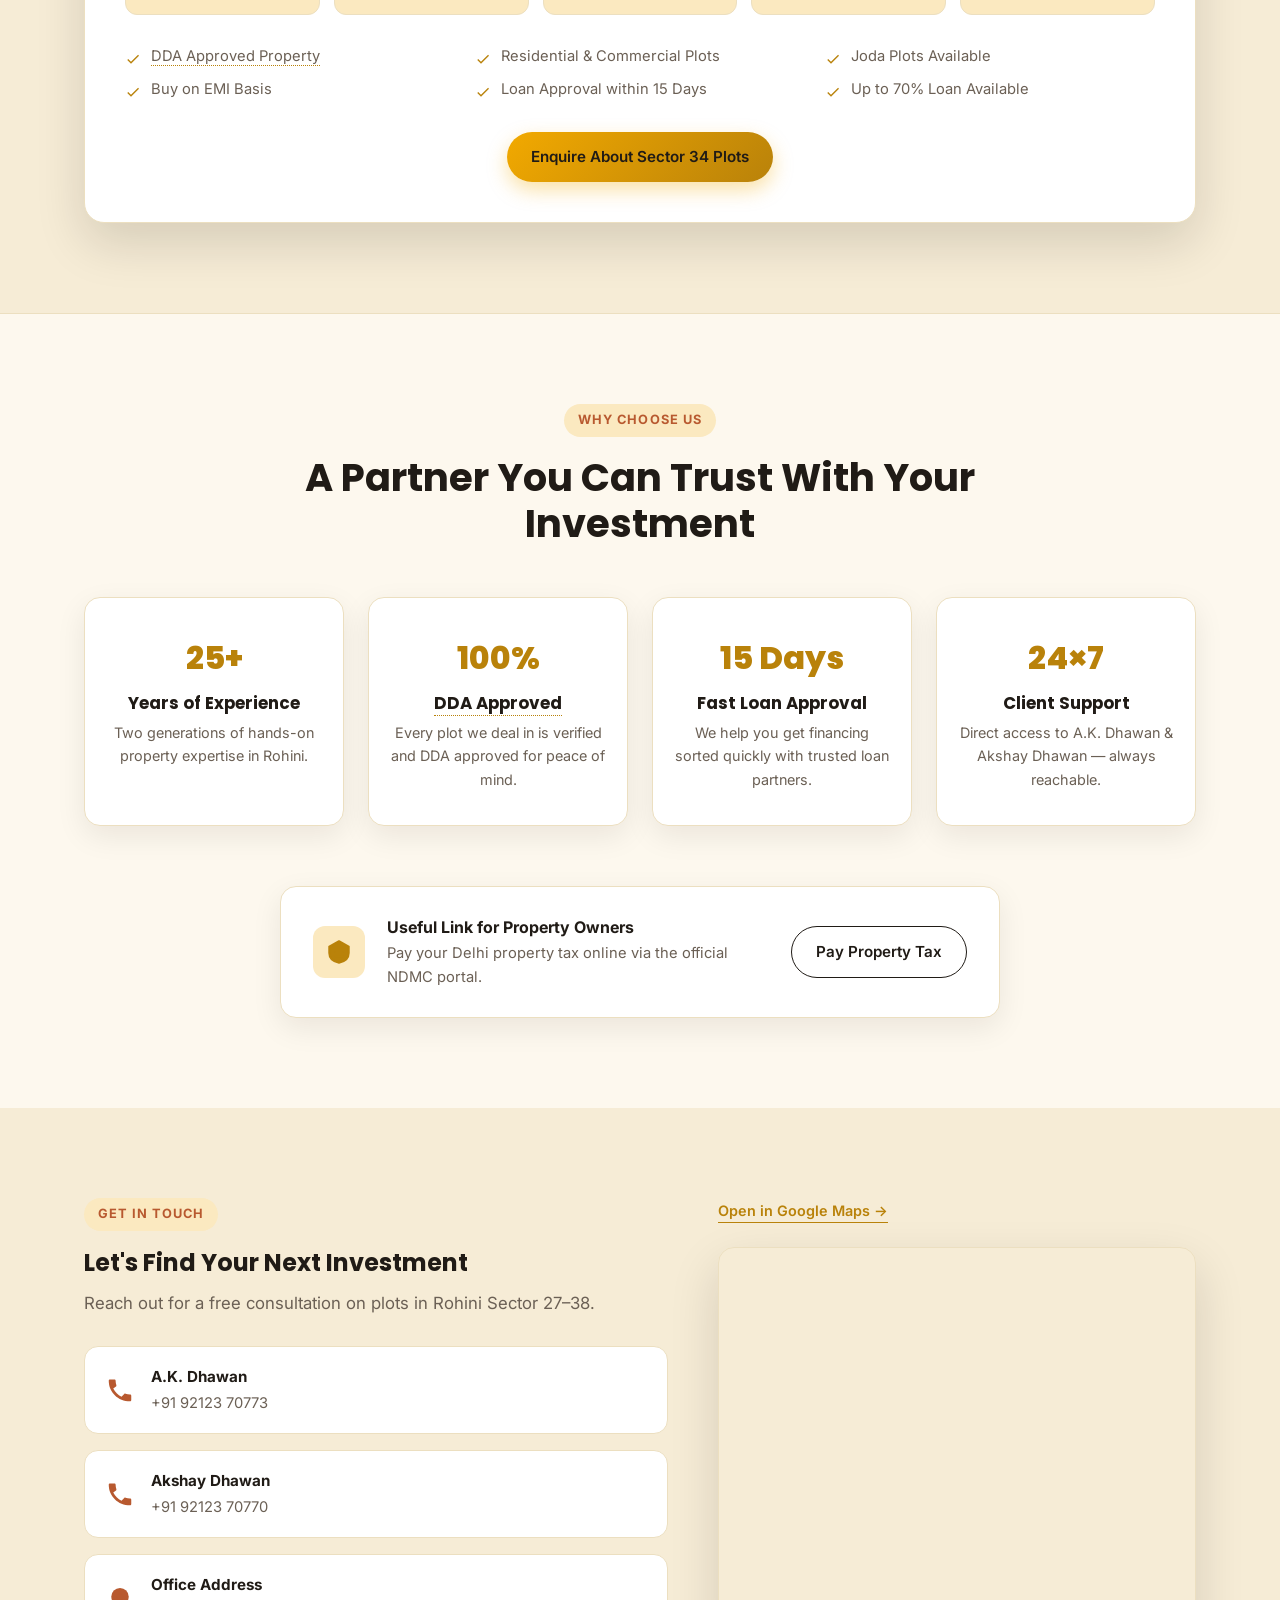
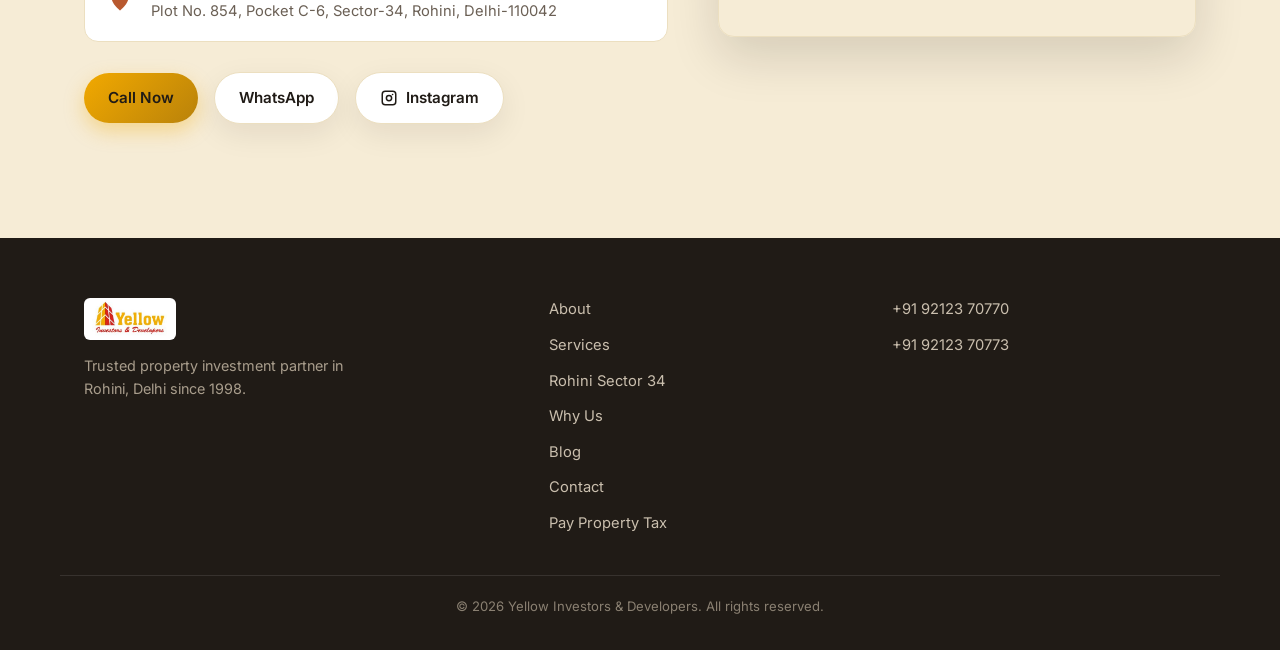
==== commit 979d00fd: "add first blog" ====
--- a/index.html
+++ b/index.html
@@ -91,6 +91,7 @@
         <li><a href="#services" class="nav-link">Services</a></li>
         <li><a href="#rohini-34" class="nav-link">Rohini Sector 34</a></li>
         <li><a href="#why-us" class="nav-link">Why Us</a></li>
+        <li><a href="blog/" class="nav-link">Blog</a></li>
         <li><a href="#contact" class="nav-link">Contact</a></li>
       </ul>
     </nav>
@@ -386,6 +387,7 @@
       <a href="#services">Services</a>
       <a href="#rohini-34">Rohini Sector 34</a>
       <a href="#why-us">Why Us</a>
+      <a href="blog/">Blog</a>
       <a href="#contact">Contact</a>
       <a href="https://online.ndmc.gov.in/ptis_dues/" target="_blank" rel="noopener">Pay Property Tax</a>
     </div>
--- a/css/style.css
+++ b/css/style.css
@@ -439,6 +439,77 @@
 .back-to-top.visible { opacity: 1; visibility: visible; transform: translateY(0); }
 .back-to-top svg { width: 22px; height: 22px; }
 
+/* ===== Blog ===== */
+.breadcrumb { font-size: .85rem; color: var(--ink-soft); margin-bottom: 14px; }
+.breadcrumb a { color: var(--ink-soft); border-bottom: 1px dotted var(--border); }
+.breadcrumb a:hover { color: var(--gold-dark); }
+.breadcrumb span { margin: 0 6px; }
+.blog-hero { padding-bottom: 20px; }
+.blog-title { font-size: clamp(1.9rem, 4vw, 2.8rem); max-width: 780px; }
+.blog-meta { display: flex; gap: 8px; flex-wrap: wrap; color: var(--ink-soft); font-size: .88rem; margin-bottom: 18px; }
+.blog-lede { max-width: 760px; }
+
+.blog-container { max-width: 800px; }
+.blog-article h2 { font-size: 1.5rem; margin-top: 44px; }
+.blog-article h2:first-of-type { margin-top: 0; }
+.blog-article p { color: var(--ink-soft); font-size: 1.02rem; }
+.blog-reasons { margin: 28px 0 8px; grid-template-columns: repeat(2, 1fr); }
+
+.faq-list { display: grid; gap: 16px; margin-top: 22px; }
+.faq-item {
+  background: #fff;
+  border: 1px solid var(--border);
+  border-radius: var(--radius);
+  padding: 22px 24px;
+  box-shadow: var(--shadow);
+}
+.faq-item h3 { font-size: 1.05rem; margin-bottom: 8px; }
+.faq-item p { margin: 0; }
+
+.blog-cta {
+  margin-top: 50px;
+  background: var(--cream-alt);
+  border: 1px solid var(--border);
+  border-radius: var(--radius);
+  padding: 34px 30px;
+  text-align: center;
+}
+.blog-cta h3 { margin-bottom: 8px; }
+.blog-cta-buttons { display: flex; justify-content: center; gap: 16px; flex-wrap: wrap; margin-top: 18px; }
+
+/* Blog listing */
+.blog-card-grid { display: grid; grid-template-columns: repeat(2, 1fr); gap: 26px; }
+.blog-card {
+  display: flex;
+  flex-direction: column;
+  background: #fff;
+  border: 1px solid var(--border);
+  border-radius: var(--radius);
+  box-shadow: var(--shadow);
+  overflow: hidden;
+  transition: transform .2s ease, box-shadow .2s ease;
+}
+.blog-card:hover { transform: translateY(-6px); box-shadow: var(--shadow-lg); }
+.blog-card-img { width: 100%; height: 140px; object-fit: contain; background: var(--cream-alt); padding: 20px; }
+.blog-card-body { padding: 22px 24px; }
+.blog-card-tag {
+  display: inline-block;
+  font-weight: 700;
+  font-size: .75rem;
+  letter-spacing: .06em;
+  text-transform: uppercase;
+  color: var(--red);
+  margin-bottom: 8px;
+}
+.blog-card-body h2 { font-size: 1.15rem; }
+.blog-card-body p { color: var(--ink-soft); font-size: .92rem; }
+.blog-card-link { font-weight: 600; color: var(--gold-dark); font-size: .92rem; }
+
+@media (max-width: 760px) {
+  .blog-reasons { grid-template-columns: 1fr; }
+  .blog-card-grid { grid-template-columns: 1fr; }
+}
+
 /* ===== Scroll reveal ===== */
 .reveal { opacity: 0; transform: translateY(24px); transition: opacity .6s ease, transform .6s ease; }
 .reveal.in-view { opacity: 1; transform: translateY(0); }
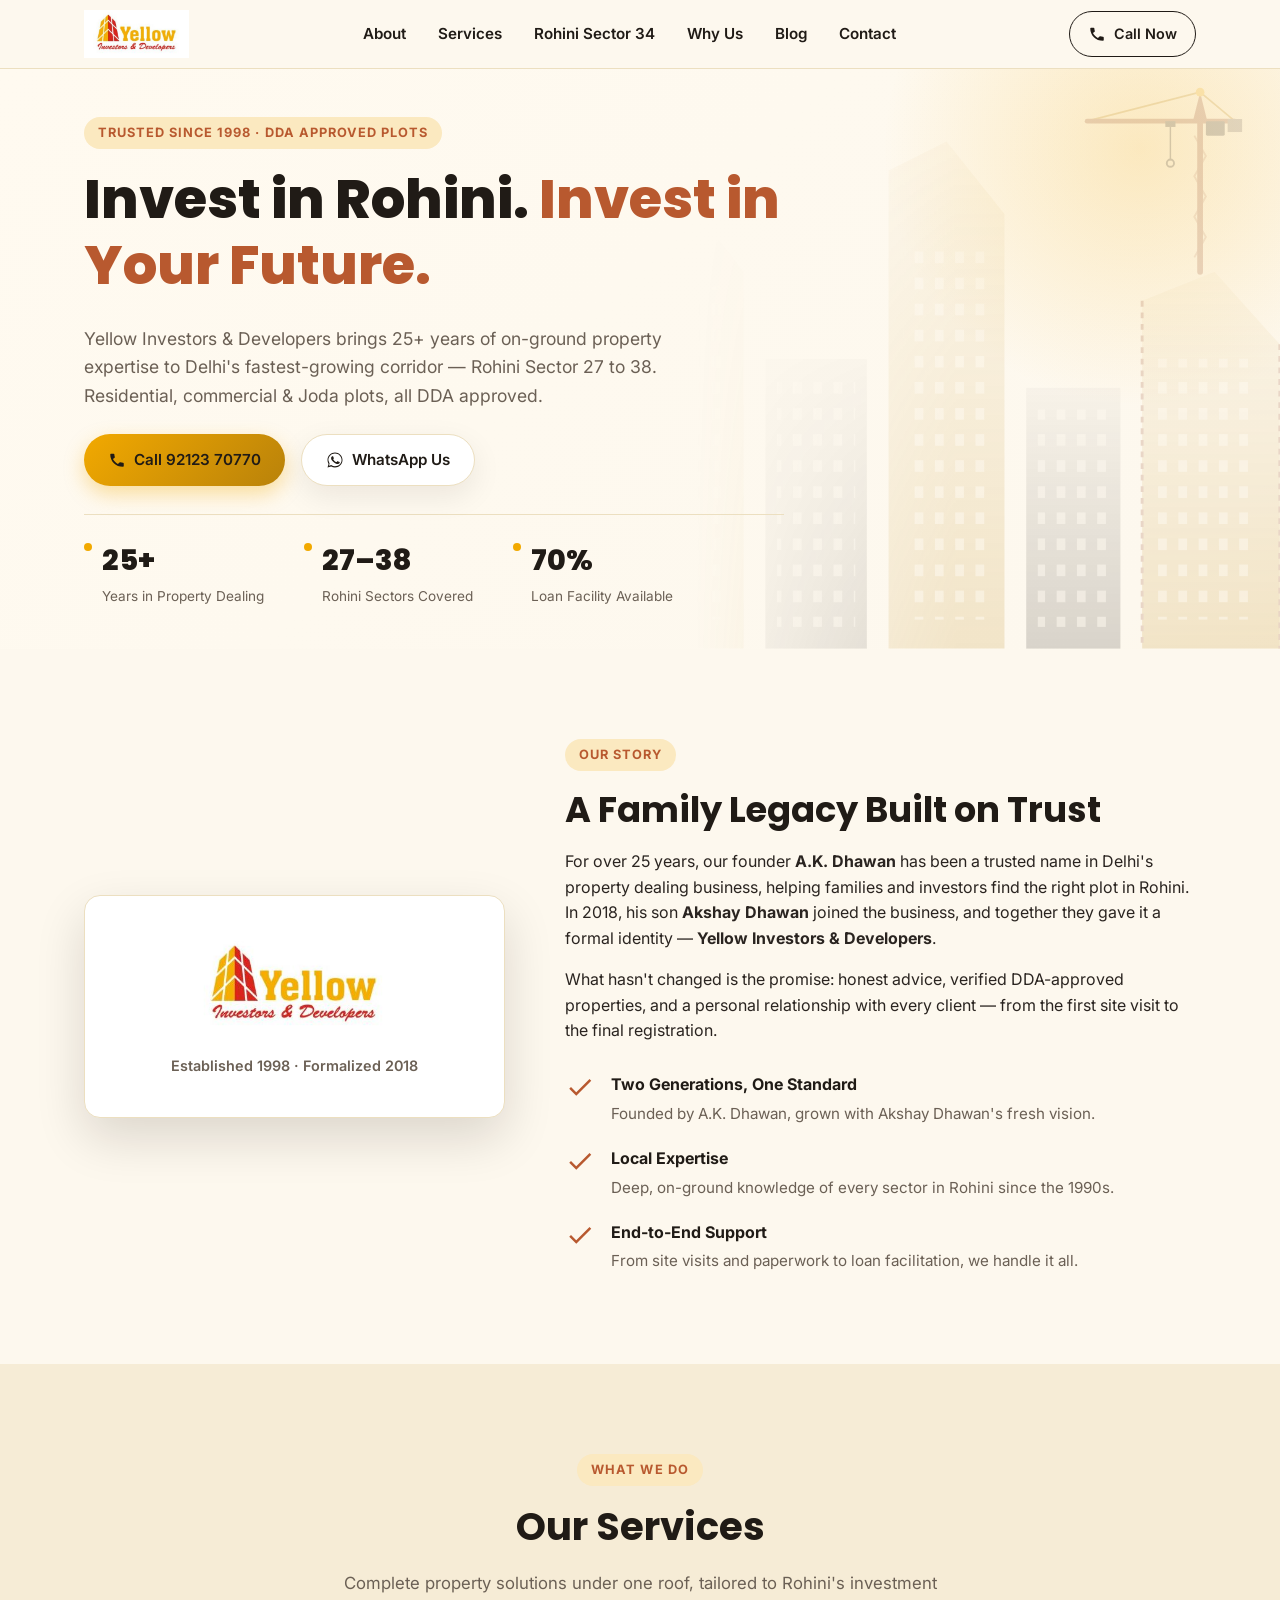
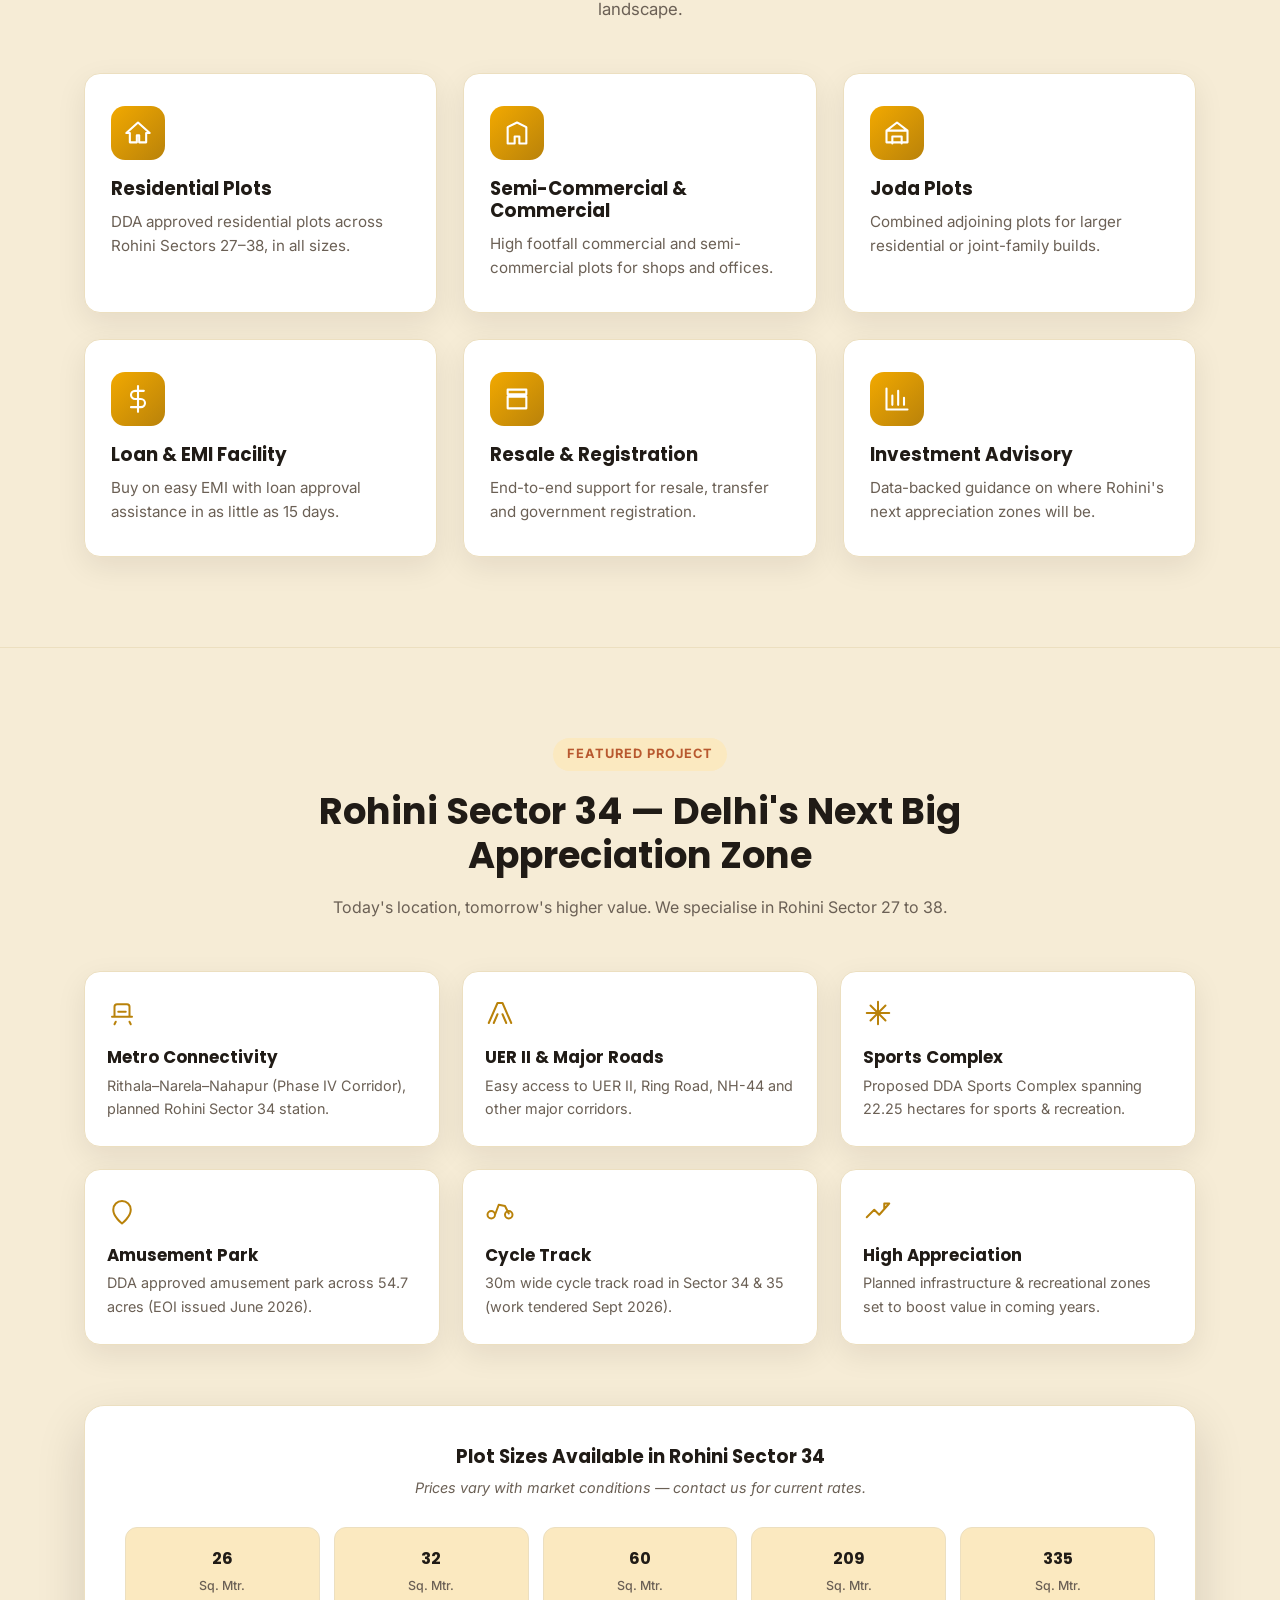
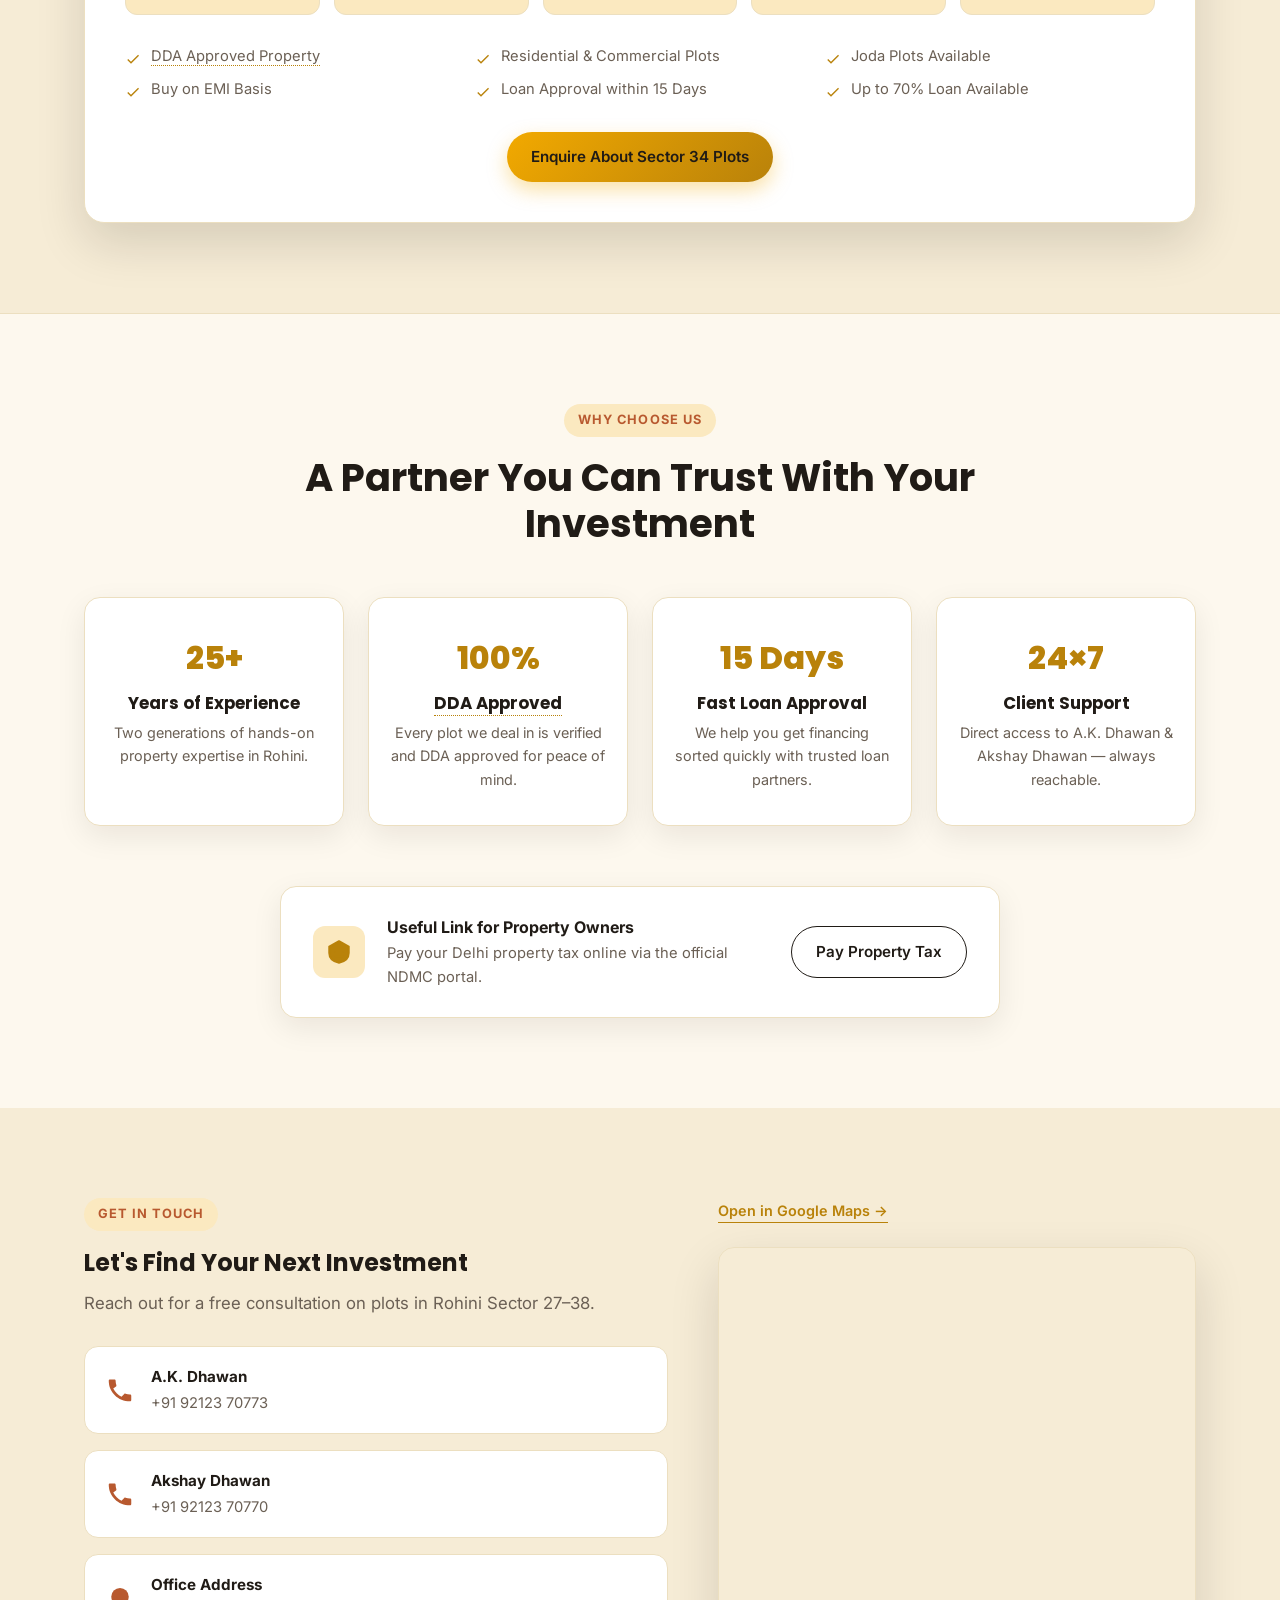
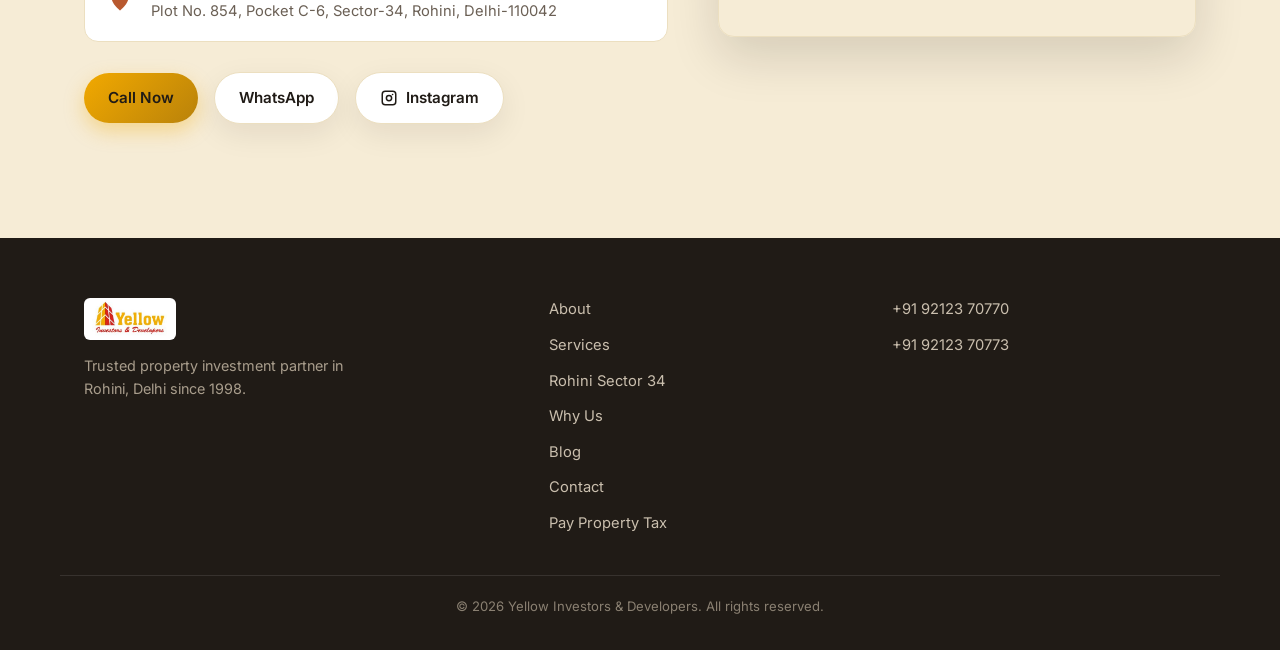
==== commit 0d5dc133: "add animation" ====
--- a/index.html
+++ b/index.html
@@ -9,7 +9,7 @@
 <meta name="author" content="Yellow Investors & Developers">
 <meta name="robots" content="index, follow">
 <meta name="theme-color" content="#f2a900">
-<link rel="canonical" href="https://www.yellowid.co.in/">
+<link rel="canonical" href="https://yellowid.co.in/">
 
 <!-- Geo / Local business signals -->
 <meta name="geo.region" content="IN-DL">
@@ -22,15 +22,15 @@
 <meta property="og:site_name" content="Yellow Investors & Developers">
 <meta property="og:title" content="Yellow Investors & Developers | DDA Approved Plots in Rohini, Delhi">
 <meta property="og:description" content="25+ years of trusted property dealing in Rohini, Delhi. DDA approved residential, commercial &amp; Joda plots across Rohini Sector 27 to 38.">
-<meta property="og:url" content="https://www.yellowid.co.in/">
-<meta property="og:image" content="https://www.yellowid.co.in/assets/images/logo.jpg">
+<meta property="og:url" content="https://yellowid.co.in/">
+<meta property="og:image" content="https://yellowid.co.in/assets/images/logo.jpg">
 <meta property="og:locale" content="en_IN">
 
 <!-- Twitter Card -->
 <meta name="twitter:card" content="summary">
 <meta name="twitter:title" content="Yellow Investors & Developers | DDA Approved Plots in Rohini, Delhi">
 <meta name="twitter:description" content="25+ years of trusted property dealing in Rohini, Delhi. DDA approved residential, commercial &amp; Joda plots across Rohini Sector 27 to 38.">
-<meta name="twitter:image" content="https://www.yellowid.co.in/assets/images/logo.jpg">
+<meta name="twitter:image" content="https://yellowid.co.in/assets/images/logo.jpg">
 
 <link rel="icon" href="assets/images/logo.jpg" type="image/jpeg">
 <link rel="preconnect" href="https://fonts.googleapis.com">
@@ -44,8 +44,8 @@
   "@context": "https://schema.org",
   "@type": "RealEstateAgent",
   "name": "Yellow Investors & Developers",
-  "image": "https://www.yellowid.co.in/assets/images/logo.jpg",
-  "url": "https://www.yellowid.co.in/",
+  "image": "https://yellowid.co.in/assets/images/logo.jpg",
+  "url": "https://yellowid.co.in/",
   "telephone": ["+91-9212370770", "+91-9212370773"],
   "priceRange": "₹₹",
   "foundingDate": "1998",
@@ -128,22 +128,70 @@
             <rect width="6" height="8" fill="#fdf8ee" opacity=".55"/>
           </pattern>
         </defs>
-        <rect x="0" y="180" width="60" height="220" fill="url(#bFadeDark)"/>
-        <rect x="8" y="200" width="44" height="180" fill="url(#windows)"/>
-        <polygon points="70,150 70,400 150,400 150,170 110,130" fill="url(#bFade)"/>
-        <rect x="80" y="190" width="60" height="190" fill="url(#windows)"/>
-        <rect x="165" y="240" width="80" height="160" fill="url(#bFadeDark)"/>
-        <rect x="175" y="255" width="60" height="130" fill="url(#windows)"/>
-        <polygon points="255,110 255,400 330,400 330,140 292,90" fill="url(#bFade)"/>
-        <rect x="265" y="150" width="55" height="230" fill="url(#windows)"/>
-        <rect x="345" y="200" width="70" height="200" fill="url(#bFadeDark)"/>
-        <rect x="353" y="215" width="54" height="170" fill="url(#windows)"/>
-        <polygon points="430,70 430,400 510,400 510,100 470,50" fill="url(#bFade)"/>
-        <rect x="440" y="120" width="60" height="260" fill="url(#windows)"/>
-        <rect x="525" y="220" width="65" height="180" fill="url(#bFadeDark)"/>
-        <rect x="533" y="235" width="49" height="150" fill="url(#windows)"/>
-        <polygon points="605,160 605,400 700,400 700,190 655,140" fill="url(#bFade)"/>
-        <rect x="615" y="200" width="70" height="180" fill="url(#windows)"/>
+
+        <!-- completed buildings: rise into place, staggered, like a skyline being developed -->
+        <g class="building" style="animation-delay:0s">
+          <rect x="0" y="180" width="60" height="220" fill="url(#bFadeDark)"/>
+          <rect x="8" y="200" width="44" height="180" fill="url(#windows)"/>
+        </g>
+        <g class="building" style="animation-delay:.6s">
+          <polygon points="70,150 70,400 150,400 150,170 110,130" fill="url(#bFade)"/>
+          <rect x="80" y="190" width="60" height="190" fill="url(#windows)"/>
+        </g>
+        <g class="building" style="animation-delay:1.2s">
+          <rect x="165" y="240" width="80" height="160" fill="url(#bFadeDark)"/>
+          <rect x="175" y="255" width="60" height="130" fill="url(#windows)"/>
+        </g>
+        <g class="building" style="animation-delay:1.8s">
+          <polygon points="255,110 255,400 330,400 330,140 292,90" fill="url(#bFade)"/>
+          <rect x="265" y="150" width="55" height="230" fill="url(#windows)"/>
+        </g>
+        <g class="building" style="animation-delay:2.4s">
+          <rect x="345" y="200" width="70" height="200" fill="url(#bFadeDark)"/>
+          <rect x="353" y="215" width="54" height="170" fill="url(#windows)"/>
+        </g>
+        <g class="building" style="animation-delay:3s">
+          <polygon points="430,70 430,400 510,400 510,100 470,50" fill="url(#bFade)"/>
+          <rect x="440" y="120" width="60" height="260" fill="url(#windows)"/>
+        </g>
+        <g class="building" style="animation-delay:3.6s">
+          <rect x="525" y="220" width="65" height="180" fill="url(#bFadeDark)"/>
+          <rect x="533" y="235" width="49" height="150" fill="url(#windows)"/>
+        </g>
+
+        <!-- under-construction tower: actively rises with a working crane on top -->
+        <g class="building-rising">
+          <polygon points="605,160 605,400 700,400 700,190 655,140" fill="url(#bFade)"/>
+          <rect x="615" y="200" width="70" height="180" fill="url(#windows)"/>
+          <g class="scaffold">
+            <line x1="605" y1="160" x2="605" y2="400" stroke="#92431f" stroke-width="2" stroke-dasharray="4 4"/>
+            <line x1="700" y1="190" x2="700" y2="400" stroke="#92431f" stroke-width="2" stroke-dasharray="4 4"/>
+          </g>
+        </g>
+
+        <!-- crane: tower mast with lattice bracing, slewing jib, moving trolley + hook -->
+        <g class="crane" transform="translate(645,36)">
+          <line x1="0" y1="0" x2="0" y2="104" stroke="#92431f" stroke-width="4" stroke-linecap="round"/>
+          <path d="M-4,10 L4,24 L-4,38 L4,52 L-4,66 L4,80 L-4,94" stroke="#92431f" stroke-width="1.3" fill="none" opacity=".55"/>
+
+          <g class="crane-boom">
+            <polygon points="0,-20 -5,0 5,0" fill="#92431f"/>
+            <line x1="0" y1="-20" x2="-78" y2="0" stroke="#b9820a" stroke-width="1.2"/>
+            <line x1="0" y1="-20" x2="24" y2="0" stroke="#b9820a" stroke-width="1.2"/>
+            <line x1="-78" y1="0" x2="24" y2="0" stroke="#92431f" stroke-width="3.2" stroke-linecap="round"/>
+            <rect x="19" y="-1.5" width="10" height="9" fill="#6b6055"/>
+            <rect x="4" y="0" width="13" height="10" rx="1" fill="#2a2420"/>
+            <circle class="crane-light" cx="0" cy="-20" r="3" fill="#f2a900"/>
+            <g class="crane-trolley">
+              <rect x="-24" y="0" width="7" height="4" fill="#2a2420"/>
+              <line x1="-20.5" y1="4" x2="-20.5" y2="27" stroke="#2a2420" stroke-width="1"/>
+              <circle cx="-20.5" cy="29" r="2.5" fill="none" stroke="#2a2420" stroke-width="1.3"/>
+            </g>
+          </g>
+        </g>
+
+        <!-- investment growth line: draws upward across the skyline, looping -->
+        <polyline class="growth-line" pathLength="1" points="10,330 110,300 200,250 300,270 400,180 500,210 590,110 680,70" fill="none" stroke="#f2a900" stroke-width="4" stroke-linecap="round" stroke-linejoin="round"/>
       </svg>
     </div>
     <div class="container hero-inner">
--- a/css/style.css
+++ b/css/style.css
@@ -44,14 +44,16 @@
 
 .skip-link {
   position: absolute;
-  left: -999px;
+  left: 10px;
   top: 0;
+  transform: translateY(-120%);
   background: var(--ink-dark);
   color: #fff;
   padding: 10px 16px;
   z-index: 200;
-}
-.skip-link:focus { left: 10px; top: 10px; }
+  transition: transform .15s ease;
+}
+.skip-link:focus { transform: translateY(10px); }
 
 .icon { width: 18px; height: 18px; }
 .icon-lg { width: 30px; height: 30px; flex-shrink: 0; color: var(--red); }
@@ -132,7 +134,9 @@
   position: relative;
   overflow: hidden;
   padding: 48px 0 40px;
-  background: linear-gradient(180deg, #fffaf0 0%, var(--cream) 60%);
+  background: linear-gradient(135deg, #fffaf0 0%, var(--cream) 45%, var(--gold-light) 100%);
+  background-size: 200% 200%;
+  animation: heroGradient 16s ease-in-out infinite;
 }
 .hero-glow {
   position: absolute;
@@ -141,18 +145,107 @@
   border-radius: 50%;
   background: radial-gradient(circle, rgba(242,169,0,.20) 0%, rgba(242,169,0,0) 70%);
   pointer-events: none;
+  animation: glowPulse 7s ease-in-out infinite;
 }
 .hero-bg {
   position: absolute;
   inset: 0 0 0 auto;
   width: 46%;
   min-width: 340px;
-  opacity: .16;
+  opacity: .18;
   pointer-events: none;
   -webkit-mask-image: linear-gradient(to left, black 55%, transparent 100%);
   mask-image: linear-gradient(to left, black 55%, transparent 100%);
 }
 .skyline { width: 100%; height: 100%; }
+
+/* completed buildings: gentle construction "settle" breathing, staggered across the skyline */
+.building {
+  transform-box: fill-box;
+  transform-origin: bottom;
+  animation: buildingRise 6s ease-in-out infinite;
+}
+
+/* the active development: tower rises more visibly, scaffolding flickers */
+.building-rising {
+  transform-box: fill-box;
+  transform-origin: bottom;
+  animation: towerRise 6s ease-in-out infinite;
+}
+.scaffold { animation: scaffoldFlicker 1.4s steps(2, end) infinite; }
+
+/* crane: boom swings on the mast, hook/light blink like active machinery */
+.crane-boom {
+  transform-box: fill-box;
+  transform-origin: 0px 0px;
+  animation: craneSwing 7s ease-in-out infinite;
+}
+.crane-light { animation: craneLight 1s steps(2, end) infinite; }
+.crane-trolley {
+  transform-box: fill-box;
+  animation: trolleyMove 7s ease-in-out infinite;
+}
+
+/* investment growth line: draws itself upward across the skyline, then resets */
+.growth-line {
+  stroke-dasharray: 1;
+  stroke-dashoffset: 1;
+  filter: drop-shadow(0 0 3px rgba(242,169,0,.6));
+  animation: growthDraw 6s cubic-bezier(.4,0,.2,1) infinite;
+}
+@keyframes heroGradient {
+  0%, 100% { background-position: 0% 50%; }
+  50% { background-position: 100% 50%; }
+}
+@keyframes glowPulse {
+  0%, 100% { transform: scale(1) translateY(0); opacity: 1; }
+  50% { transform: scale(1.12) translateY(20px); opacity: .7; }
+}
+@keyframes buildingRise {
+  0%, 100% { transform: scaleY(1) translateY(0); }
+  50% { transform: scaleY(1.035) translateY(-4px); }
+}
+@keyframes towerRise {
+  0%, 20% { transform: scaleY(.9) translateY(10px); opacity: .85; }
+  55%, 85% { transform: scaleY(1) translateY(0); opacity: 1; }
+  100% { transform: scaleY(.9) translateY(10px); opacity: .85; }
+}
+@keyframes scaffoldFlicker {
+  0%, 100% { opacity: .9; }
+  50% { opacity: .35; }
+}
+@keyframes craneSwing {
+  0%, 100% { transform: rotate(-6deg); }
+  50% { transform: rotate(6deg); }
+}
+@keyframes craneLight {
+  0%, 100% { opacity: 1; }
+  50% { opacity: .25; }
+}
+@keyframes trolleyMove {
+  0%, 100% { transform: translateX(0); }
+  50% { transform: translateX(-38px); }
+}
+@keyframes growthDraw {
+  0%, 15% { stroke-dashoffset: 1; opacity: 0; }
+  20% { opacity: 1; }
+  70% { stroke-dashoffset: 0; opacity: 1; }
+  85%, 100% { stroke-dashoffset: 0; opacity: 0; }
+}
+@media (prefers-reduced-motion: reduce) {
+  .hero,
+  .hero-glow,
+  .building,
+  .building-rising,
+  .scaffold,
+  .crane-boom,
+  .crane-light,
+  .crane-trolley,
+  .growth-line {
+    animation: none !important;
+  }
+  .growth-line { stroke-dashoffset: 0; opacity: .5; }
+}
 .hero-inner { position: relative; z-index: 1; }
 .hero-content { max-width: 700px; }
 .eyebrow {
@@ -559,5 +652,7 @@
   .hero-stats { gap: 24px; }
   .hero-bg { width: 60%; min-width: 0; opacity: .12; }
   .hero-glow { width: 320px; height: 320px; top: -120px; right: -100px; }
+  .crane { display: none; }
+  .growth-line { stroke-width: 3; filter: none; }
   .footer-inner { grid-template-columns: 1fr; text-align: left; }
 }
